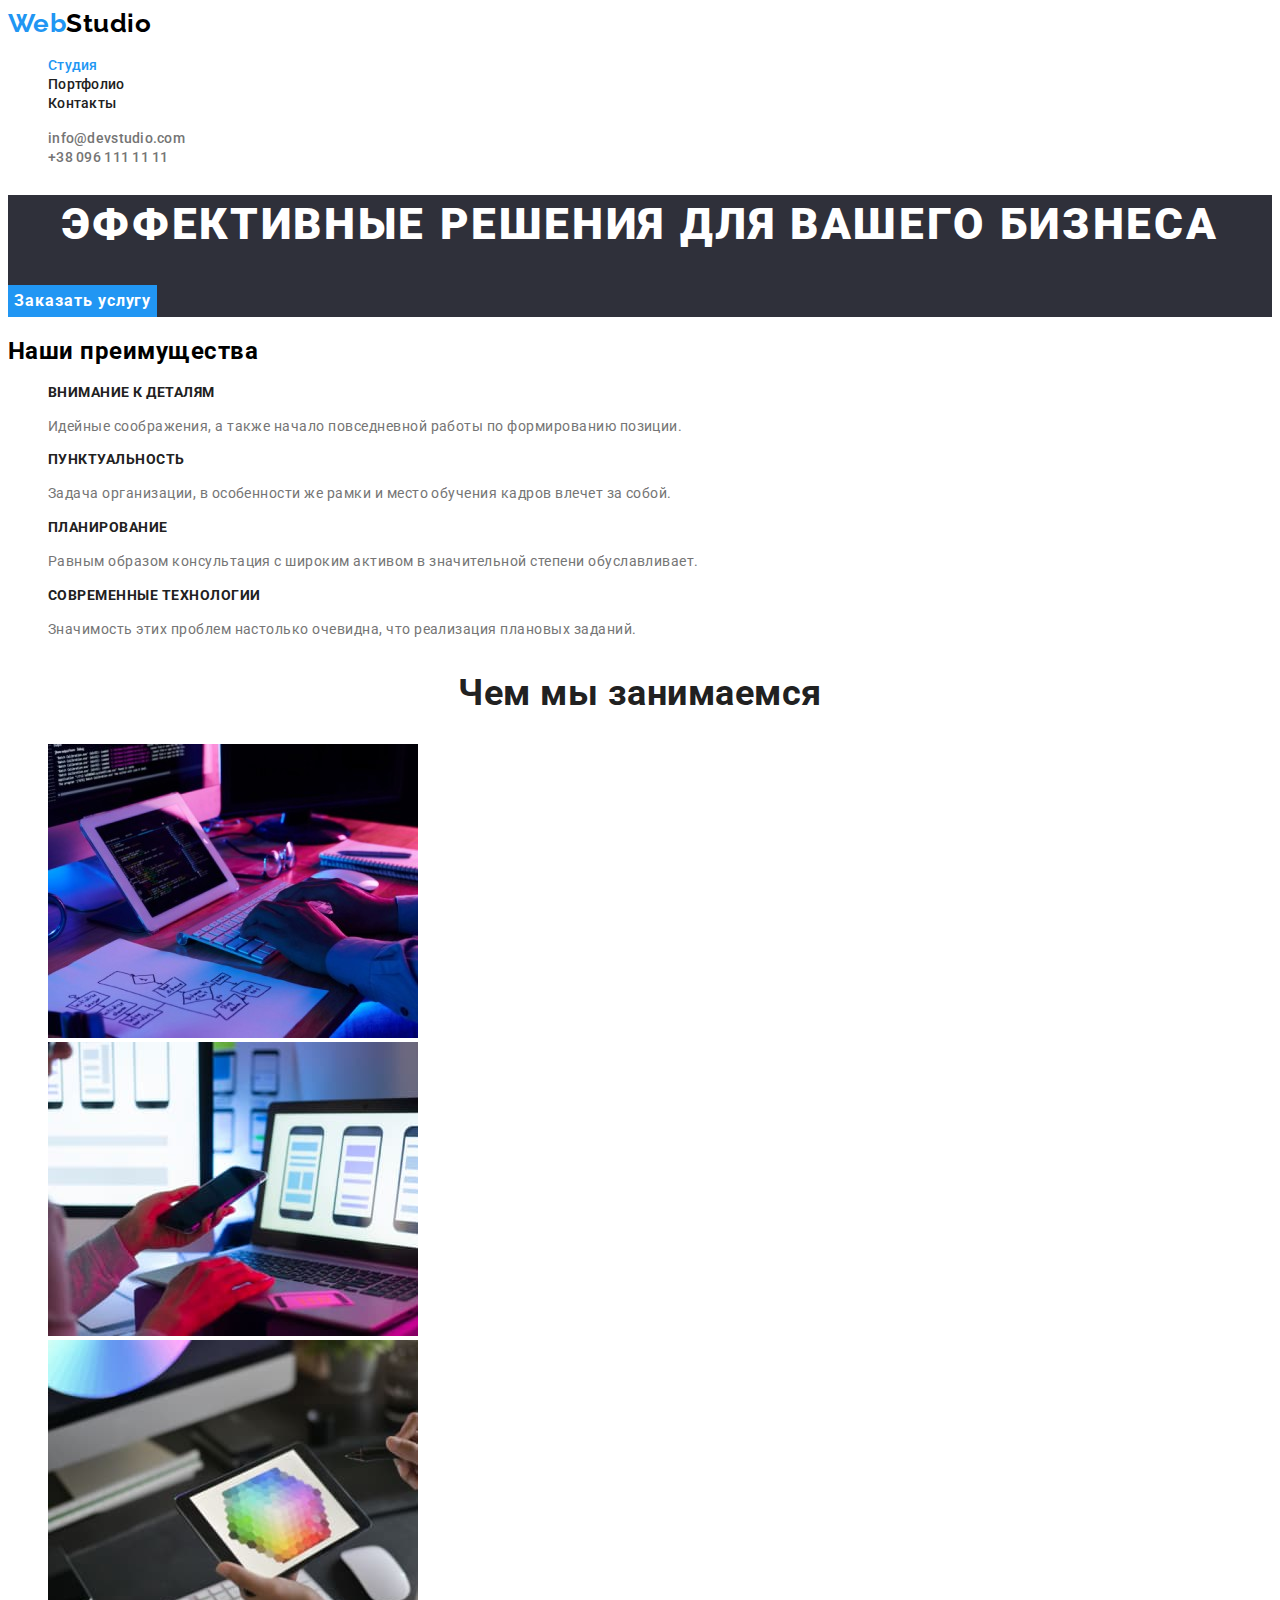
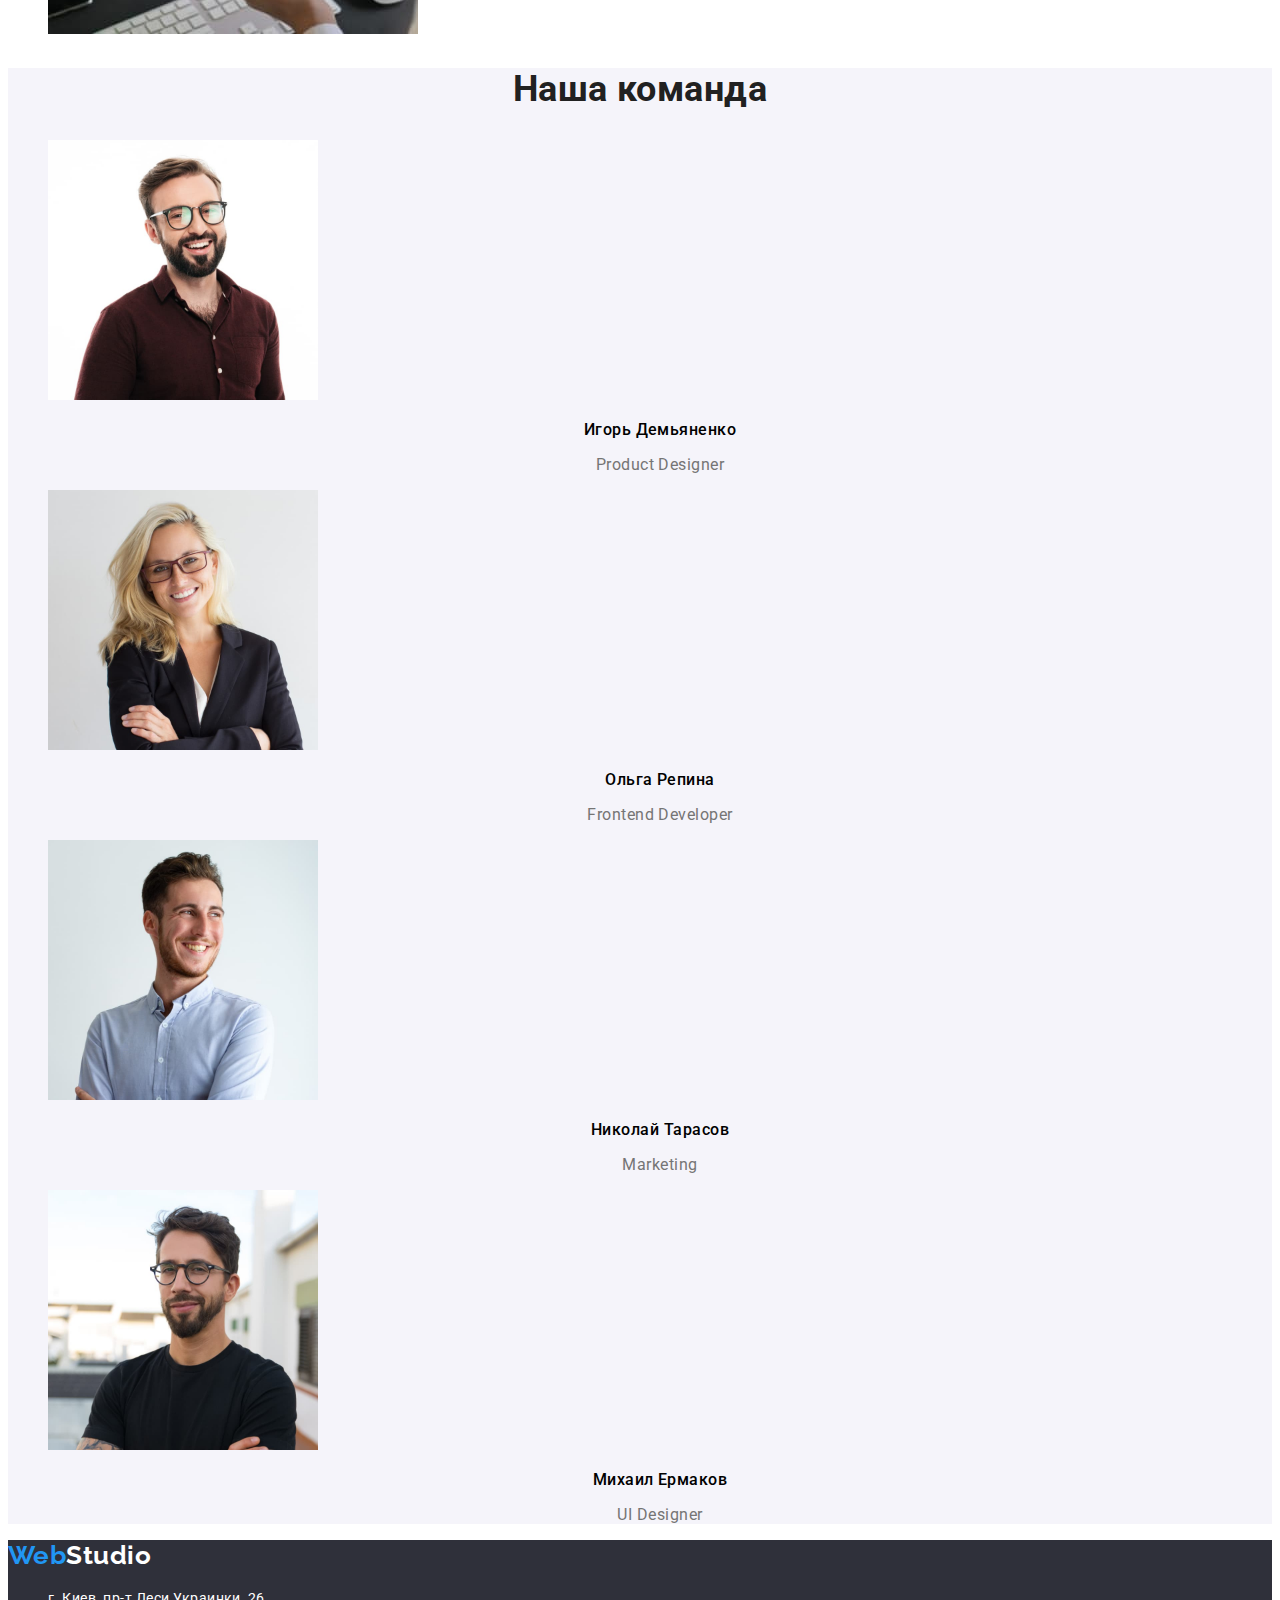
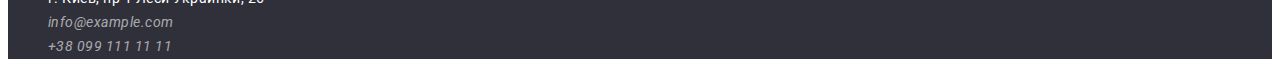
==== index.html @ 9261a801 "new repository hw 03" ====
<!DOCTYPE html>
<html lang="ru">
  <head>
    <meta charset="UTF-8" />
    <meta http-equiv="X-UA-Compatible" content="IE=edge" />
    <meta name="viewport" content="width=device-width, initial-scale=1.0" />
    <title>Document</title>
    <link
      href="https://fonts.googleapis.com/css2?family=Raleway:wght@700&family=Roboto:wght@400;500;700;900&display=swap"
      rel="stylesheet"
    />
    <link rel="stylesheet" href="./css/styles.css" />
  </head>
  <body class="body">
    <!-- хедер -->
    <header class="site-heder">
      <nav>
        <a href="./index.html" class="logo"
          ><span class="logo-web">Web</span><span class="logo-studio">Studio</span></a
        >
        <ul>
          <li><a class="link-nav current" href="">Студия</a></li>
          <li><a class="link-nav" href="./portfolio.html">Портфолио</a></li>
          <li><a class="link-nav" href="">Контакты</a></li>
        </ul>
      </nav>

      <ul>
        <li><a class="link-auth" href="mailto:info@devstudio.com">info@devstudio.com</a></li>
        <li><a class="link-auth" href="tel:+380961111111">+38 096 111 11 11</a></li>
      </ul>
    </header>
    <!-- Розділ мейн -->
    <main class="primary">
      <!-- Герой -->
      <section class="hyro">
        <h1 class="hyro-text">Эффективные решения для вашего бизнеса</h1>
        <button type="button" class="hyro-button">Заказать услугу</button>
      </section>
      <!-- Про роботу компанії -->
      <section class="company">
        <h2>Наши преимущества</h2>
        <ul>
          <li>
            <h3 class="title-section">внимание к деталям</h3>
            <p class="text-section">
              Идейные соображения, а также начало повседневной работы по формированию позиции.
            </p>
          </li>
          <li>
            <h3 class="title-section">пунктуальность</h3>
            <p class="text-section">
              Задача организации, в особенности же рамки и место обучения кадров влечет за собой.
            </p>
          </li>
          <li>
            <h3 class="title-section">планирование</h3>
            <p class="text-section">
              Равным образом консультация с широким активом в значительной степени обуславливает.
            </p>
          </li>
          <li>
            <h3 class="title-section">современные технологии</h3>
            <p class="text-section">
              Значимость этих проблем настолько очевидна, что реализация плановых заданий.
            </p>
          </li>
        </ul>
      </section>
      <!-- Наша работа -->
      <section>
        <h2 class="work">Чем мы занимаемся</h2>
        <ul>
          <li>
            <img
              src="./images/office.jpg"
              alt="The programer is working in the office"
              width="370"
            />
          </li>
          <li>
            <img src="./images/smartphones.jpg" alt="The designer with smartphone" width="370" />
          </li>
          <li>
            <img src="./images/colour.jpg" alt="The designer is selecting colors" width="370" />
          </li>
        </ul>
      </section>
      <!-- Про команду -->
      <section class="team">
        <h2 class="title-team">Наша команда</h2>
        <ul>
          <li>
            <img src="./images/igor.jpg" alt="Product Designer" width="270" />
            <h3 class="title-name">Игорь Демьяненко</h3>
            <p class="text-team">Product Designer</p>
          </li>
          <li>
            <img src="./images/olga.jpg" alt="Frontend Developer" width="270" />
            <h3 class="title-name">Ольга Репина</h3>
            <p class="text-team">Frontend Developer</p>
          </li>
          <li>
            <img src="./images/nikolay.jpg" alt="Marketing" width="270" />
            <h3 class="title-name">Николай Тарасов</h3>
            <p class="text-team">Marketing</p>
          </li>
          <li>
            <img src="./images/misha.jpg" alt="UI Designer" width="270" />
            <h3 class="title-name">Михаил Ермаков</h3>
            <p class="text-team">UI Designer</p>
          </li>
        </ul>
      </section>
    </main>
    <!-- Футер -->
    <footer class="site-footer">
      <a href="./index.html" class="logo"
        ><span class="logo-web">Web</span><span class="footer-studio">Studio</span></a
      >
      <address>
        <ul>
          <li>
            <a
              class="footer-address"
              href="https://goo.gl/maps/VeayQojqGneW1Sk49"
              target="_blank"
              rel="noreferrer noopener"
              >г. Киев, пр-т Леси Украинки, 26</a
            >
          </li>
          <li><a class="footer-data" href="mailto:info@example.com">info@example.com</a></li>
          <li><a class="footer-data" href="tel:+380991111111">+38 099 111 11 11</a></li>
        </ul>
      </address>
    </footer>
  </body>
</html>
---- css/styles.css ----
/* primary-text-color  #212121
secondary-text-color #757575
background-color #2196F3 #000000*/

:root {
    --primary-text-color: #212121;
    --secondary-text-color: #757575;
    --bg-hover-logo: #2196F3
}

/* BODY */
.body {
    --primary-text-color: #212121;
    font-family: Roboto, sans-serif;
    letter-spacing: 0.03em
}

a {text-decoration: none;}

ul {
    list-style: none;
}

/* HEDER */
.site-heder {
    background-color: #FFFFFF;
}
/* logo */
.logo-web {
    color: var(--bg-hover-logo);
}
.logo-studio {
    color: #000000;
}
.logo {
    font-family: 'Raleway';
        font-weight: 700;
        font-size: 26px;
        line-height: 1.19;

        text-decoration: none;
}

/* link-nav */
.link-nav {
    color: var(--primary-text-color);
  
        font-weight: 500;
        font-size: 14px;
        line-height: 1.14;
        letter-spacing: 0.02em;
        }
.link-nav.current {
    color: var(--bg-hover-logo);
}

.link-nav:hover,
.link-nav:focus {
    color: var(--bg-hover-logo);
}
/* link-auth */
.link-auth {
    color: var(--secondary-text-color);

        font-weight: 500;
        font-size: 14px;
        line-height: 1.14;
        letter-spacing: 0.02em;
}

.link-auth:hover,
.link-auth:focus {
    color: var(--bg-hover-logo);
}

/* HYRO */
.hyro {
    background-color: #2F303A;
}
.hyro-text {
    color: #FFFFFF;

        font-weight: 900;
        font-size: 44px;
        line-height: 1.36;
        text-align: center;
        letter-spacing: 0.06em;
        text-transform: uppercase;
}
.hyro-button {
    background-color: var(--bg-hover-logo);
    color: #FFFFFF;
    border: none;
    cursor: pointer;

        font-weight: 700;
        font-size: 16px;
        line-height: 1.88;
        letter-spacing: 0.06em;
        font-family: inherit;
  
}
/* about company */

.title-section {
    color: var(--primary-text-color);

        font-weight: 700;
        font-size: 14px;
        line-height: 1.14;
        text-transform: uppercase;
}
.text-section {
    color: var(--secondary-text-color);

        font-weight: 400;
        font-size: 14px;
        line-height: 1.71;
}
/* work */
.work {
    color: var(--primary-text-color);

        font-weight: 700;
        font-size: 36px;
        line-height: 1.17;
        text-align: center;
}
/* Team */
.team {
    background-color: #F5F4FA;

}
.title-team {
    color: var(--primary-text-color);

        font-weight: 700;
        font-size: 36px;
        line-height: 1.17;
        text-align: center;
}

.title-name {

        font-weight: 500;
        font-size: 16px;
        line-height: 1.19;
        text-align: center;
}
.text-team {
    color: var(--secondary-text-color);

            font-weight: 400;
            font-size: 16px;
            line-height: 1.19;
            text-align: center;
}
/* footer */
.site-footer {
    background-color: #2F303A;
}
.footer-studio {
    color: #FFFFFF;
}
.footer-address {
    color: #FFFFFF;


        font-weight: 400;
        font-size: 14px;
        line-height: 1.71;
        font-style: normal;
}
.footer-data {
    color: rgba(255, 255, 255, 0.6);

        font-weight: 400;
        font-size: 14px;
        line-height: 1.71;
}
.footer-data:hover,
.footer-data:focus {
    color: var(--bg-hover-logo);
}

/* second page */
/* section button */
.btn {background-color: rgba(245, 244, 250, 1);
color: var(--primary-text-color);
border: none;
cursor: pointer;

    font-weight: 500;
    font-size: 16px;
    line-height: 1.63;
    text-align: center;
    font-family: inherit;

}

.btn:hover,
.btn:focus {
    background-color: var(--bg-hover-logo);
    color: rgba(255, 255, 255, 1);
}


/* section portfolio */
.title-portfolio {
    color: var(--primary-text-color);


        font-weight: 700;
        font-size: 18px;
        line-height: 2;
        letter-spacing: 0.06em;
}
.page-portfolio {
    color: var(--secondary-text-color);

        font-weight: 400;
        font-size: 16px;
        line-height: 1.88;

}
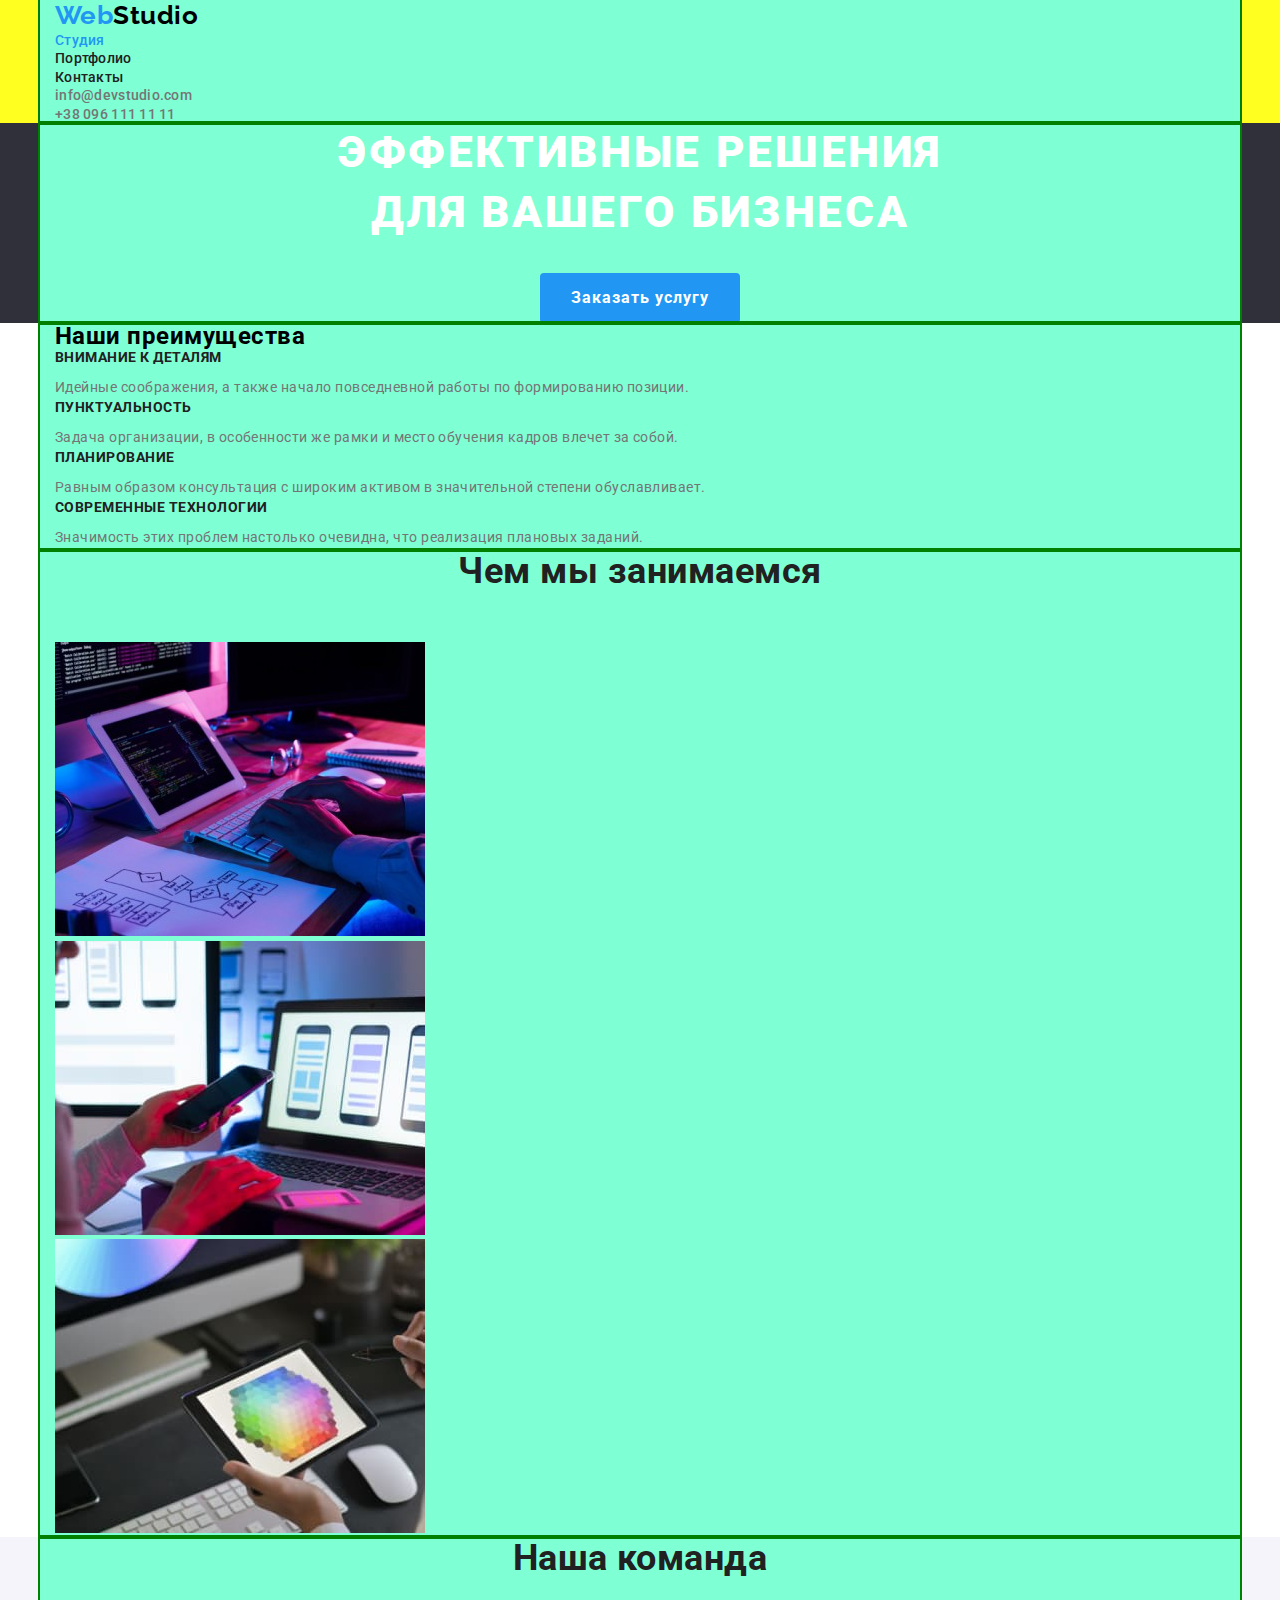
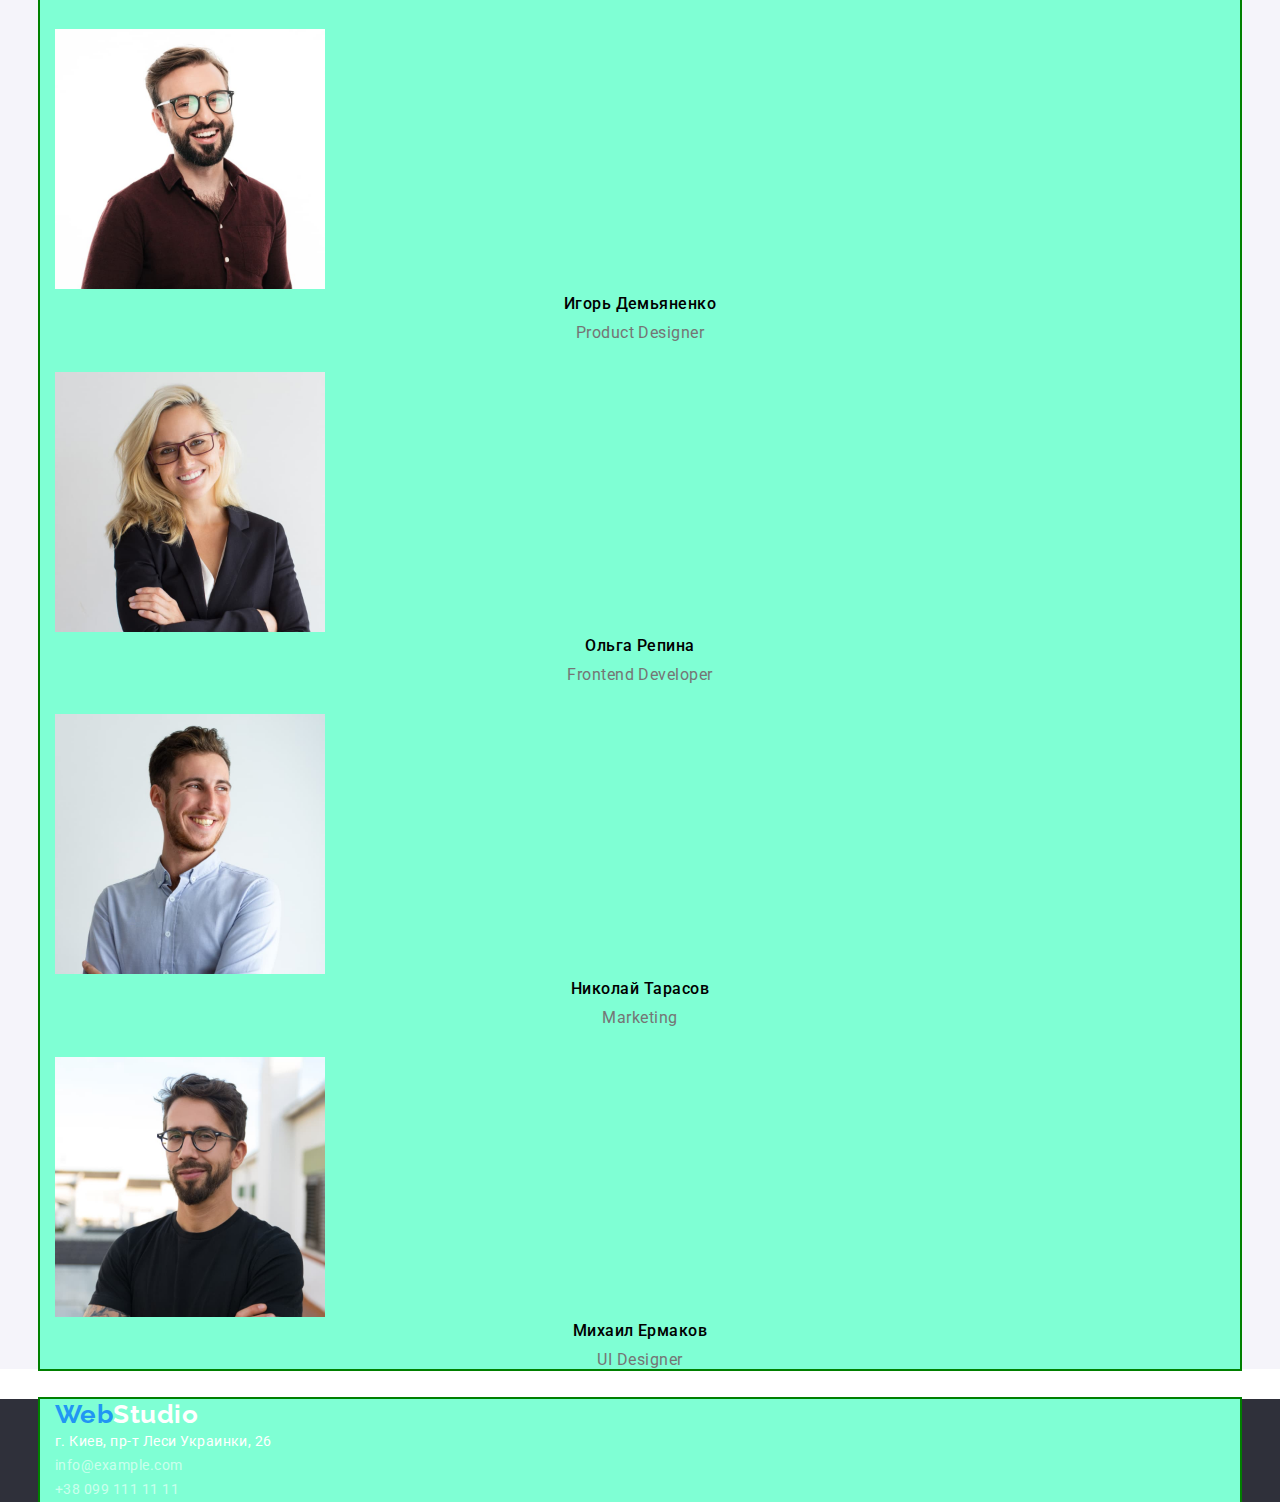
==== commit 5e961cd5: "first part" ====
--- a/index.html
+++ b/index.html
@@ -9,130 +9,147 @@
       href="https://fonts.googleapis.com/css2?family=Raleway:wght@700&family=Roboto:wght@400;500;700;900&display=swap"
       rel="stylesheet"
     />
+    <link
+      rel="stylesheet"
+      href="https://cdnjs.cloudflare.com/ajax/libs/modern-normalize/1.1.0/modern-normalize.min.css"
+    />
     <link rel="stylesheet" href="./css/styles.css" />
   </head>
   <body class="body">
     <!-- хедер -->
+
     <header class="site-heder">
-      <nav>
-        <a href="./index.html" class="logo"
-          ><span class="logo-web">Web</span><span class="logo-studio">Studio</span></a
-        >
+      <div class="container">
+        <nav>
+          <a href="./index.html" class="logo"
+            ><span class="logo-web">Web</span><span class="logo-studio">Studio</span></a
+          >
+          <ul>
+            <li><a class="link-nav current" href="">Студия</a></li>
+            <li><a class="link-nav" href="./portfolio.html">Портфолио</a></li>
+            <li><a class="link-nav" href="">Контакты</a></li>
+          </ul>
+        </nav>
+
         <ul>
-          <li><a class="link-nav current" href="">Студия</a></li>
-          <li><a class="link-nav" href="./portfolio.html">Портфолио</a></li>
-          <li><a class="link-nav" href="">Контакты</a></li>
+          <li><a class="link-auth" href="mailto:info@devstudio.com">info@devstudio.com</a></li>
+          <li><a class="link-auth" href="tel:+380961111111">+38 096 111 11 11</a></li>
         </ul>
-      </nav>
-
-      <ul>
-        <li><a class="link-auth" href="mailto:info@devstudio.com">info@devstudio.com</a></li>
-        <li><a class="link-auth" href="tel:+380961111111">+38 096 111 11 11</a></li>
-      </ul>
+      </div>
     </header>
     <!-- Розділ мейн -->
     <main class="primary">
       <!-- Герой -->
       <section class="hyro">
-        <h1 class="hyro-text">Эффективные решения для вашего бизнеса</h1>
-        <button type="button" class="hyro-button">Заказать услугу</button>
+        <div class="container">
+          <h1 class="hyro-text">Эффективные решения для вашего бизнеса</h1>
+          <button type="button" class="hyro-button">Заказать услугу</button>
+        </div>
       </section>
       <!-- Про роботу компанії -->
       <section class="company">
-        <h2>Наши преимущества</h2>
-        <ul>
-          <li>
-            <h3 class="title-section">внимание к деталям</h3>
-            <p class="text-section">
-              Идейные соображения, а также начало повседневной работы по формированию позиции.
-            </p>
-          </li>
-          <li>
-            <h3 class="title-section">пунктуальность</h3>
-            <p class="text-section">
-              Задача организации, в особенности же рамки и место обучения кадров влечет за собой.
-            </p>
-          </li>
-          <li>
-            <h3 class="title-section">планирование</h3>
-            <p class="text-section">
-              Равным образом консультация с широким активом в значительной степени обуславливает.
-            </p>
-          </li>
-          <li>
-            <h3 class="title-section">современные технологии</h3>
-            <p class="text-section">
-              Значимость этих проблем настолько очевидна, что реализация плановых заданий.
-            </p>
-          </li>
-        </ul>
+        <div class="container">
+          <h2>Наши преимущества</h2>
+          <ul>
+            <li>
+              <h3 class="title-section">внимание к деталям</h3>
+              <p class="text-section">
+                Идейные соображения, а также начало повседневной работы по формированию позиции.
+              </p>
+            </li>
+            <li>
+              <h3 class="title-section">пунктуальность</h3>
+              <p class="text-section">
+                Задача организации, в особенности же рамки и место обучения кадров влечет за собой.
+              </p>
+            </li>
+            <li>
+              <h3 class="title-section">планирование</h3>
+              <p class="text-section">
+                Равным образом консультация с широким активом в значительной степени обуславливает.
+              </p>
+            </li>
+            <li>
+              <h3 class="title-section">современные технологии</h3>
+              <p class="text-section">
+                Значимость этих проблем настолько очевидна, что реализация плановых заданий.
+              </p>
+            </li>
+          </ul>
+        </div>
       </section>
       <!-- Наша работа -->
       <section>
-        <h2 class="work">Чем мы занимаемся</h2>
-        <ul>
-          <li>
-            <img
-              src="./images/office.jpg"
-              alt="The programer is working in the office"
-              width="370"
-            />
-          </li>
-          <li>
-            <img src="./images/smartphones.jpg" alt="The designer with smartphone" width="370" />
-          </li>
-          <li>
-            <img src="./images/colour.jpg" alt="The designer is selecting colors" width="370" />
-          </li>
-        </ul>
+        <div class="container">
+          <h2 class="work">Чем мы занимаемся</h2>
+          <ul>
+            <li>
+              <img
+                src="./images/office.jpg"
+                alt="The programer is working in the office"
+                width="370"
+              />
+            </li>
+            <li>
+              <img src="./images/smartphones.jpg" alt="The designer with smartphone" width="370" />
+            </li>
+            <li>
+              <img src="./images/colour.jpg" alt="The designer is selecting colors" width="370" />
+            </li>
+          </ul>
+        </div>
       </section>
       <!-- Про команду -->
       <section class="team">
-        <h2 class="title-team">Наша команда</h2>
-        <ul>
-          <li>
-            <img src="./images/igor.jpg" alt="Product Designer" width="270" />
-            <h3 class="title-name">Игорь Демьяненко</h3>
-            <p class="text-team">Product Designer</p>
-          </li>
-          <li>
-            <img src="./images/olga.jpg" alt="Frontend Developer" width="270" />
-            <h3 class="title-name">Ольга Репина</h3>
-            <p class="text-team">Frontend Developer</p>
-          </li>
-          <li>
-            <img src="./images/nikolay.jpg" alt="Marketing" width="270" />
-            <h3 class="title-name">Николай Тарасов</h3>
-            <p class="text-team">Marketing</p>
-          </li>
-          <li>
-            <img src="./images/misha.jpg" alt="UI Designer" width="270" />
-            <h3 class="title-name">Михаил Ермаков</h3>
-            <p class="text-team">UI Designer</p>
-          </li>
-        </ul>
+        <div class="container">
+          <h2 class="title-team">Наша команда</h2>
+          <ul>
+            <li>
+              <img src="./images/igor.jpg" alt="Product Designer" width="270" />
+              <h3 class="title-name">Игорь Демьяненко</h3>
+              <p class="text-team">Product Designer</p>
+            </li>
+            <li>
+              <img src="./images/olga.jpg" alt="Frontend Developer" width="270" />
+              <h3 class="title-name">Ольга Репина</h3>
+              <p class="text-team">Frontend Developer</p>
+            </li>
+            <li>
+              <img src="./images/nikolay.jpg" alt="Marketing" width="270" />
+              <h3 class="title-name">Николай Тарасов</h3>
+              <p class="text-team">Marketing</p>
+            </li>
+            <li>
+              <img src="./images/misha.jpg" alt="UI Designer" width="270" />
+              <h3 class="title-name">Михаил Ермаков</h3>
+              <p class="text-team">UI Designer</p>
+            </li>
+          </ul>
+        </div>
       </section>
     </main>
     <!-- Футер -->
     <footer class="site-footer">
-      <a href="./index.html" class="logo"
-        ><span class="logo-web">Web</span><span class="footer-studio">Studio</span></a
-      >
-      <address>
-        <ul>
-          <li>
-            <a
-              class="footer-address"
-              href="https://goo.gl/maps/VeayQojqGneW1Sk49"
-              target="_blank"
-              rel="noreferrer noopener"
-              >г. Киев, пр-т Леси Украинки, 26</a
-            >
-          </li>
-          <li><a class="footer-data" href="mailto:info@example.com">info@example.com</a></li>
-          <li><a class="footer-data" href="tel:+380991111111">+38 099 111 11 11</a></li>
-        </ul>
-      </address>
+      <div class="container">
+        <a href="./index.html" class="logo"
+          ><span class="logo-web">Web</span><span class="footer-studio">Studio</span></a
+        >
+        <address>
+          <ul>
+            <li>
+              <a
+                class="footer-address"
+                href="https://goo.gl/maps/VeayQojqGneW1Sk49"
+                target="_blank"
+                rel="noreferrer noopener"
+                >г. Киев, пр-т Леси Украинки, 26</a
+              >
+            </li>
+            <li><a class="footer-data" href="mailto:info@example.com">info@example.com</a></li>
+            <li><a class="footer-data" href="tel:+380991111111">+38 099 111 11 11</a></li>
+          </ul>
+        </address>
+      </div>
     </footer>
   </body>
 </html>
--- a/css/styles.css
+++ b/css/styles.css
@@ -1,6 +1,8 @@
 /* primary-text-color  #212121
 secondary-text-color #757575
 background-color #2196F3 #000000*/
+
+/* outline: 2px solid green */
 
 :root {
     --primary-text-color: #212121;
@@ -21,9 +23,25 @@
     list-style: none;
 }
 
+h1,h2,h3,p,ul {
+    margin: 0;
+    padding: 0;
+}
+.container {
+   
+    width: 1200px;
+    margin-right: auto;
+    margin-left: auto;
+    padding-right: 15px;
+    padding-left: 15px;
+
+    background-color: aquamarine;
+    outline: 2px solid green;
+}
+
 /* HEDER */
 .site-heder {
-    background-color: #FFFFFF;
+    background-color: #ffff20;
 }
 /* logo */
 .logo-web {
@@ -76,6 +94,7 @@
 /* HYRO */
 .hyro {
     background-color: #2F303A;
+    text-align: center;
 }
 .hyro-text {
     color: #FFFFFF;
@@ -83,9 +102,16 @@
         font-weight: 900;
         font-size: 44px;
         line-height: 1.36;
-        text-align: center;
+       
         letter-spacing: 0.06em;
         text-transform: uppercase;
+
+        
+        width: 696px;
+        height: 120px;
+        margin-right: auto;
+        margin-left: auto;
+        margin-bottom: 30px;
 }
 .hyro-button {
     background-color: var(--bg-hover-logo);
@@ -98,6 +124,10 @@
         line-height: 1.88;
         letter-spacing: 0.06em;
         font-family: inherit;
+
+    width: 200px;
+    height: 50px;
+    border-radius: 4px;
   
 }
 /* about company */
@@ -109,6 +139,8 @@
         font-size: 14px;
         line-height: 1.14;
         text-transform: uppercase;
+
+        margin-bottom: 10px;
 }
 .text-section {
     color: var(--secondary-text-color);
@@ -125,8 +157,10 @@
         font-size: 36px;
         line-height: 1.17;
         text-align: center;
-}
-/* Team */
+
+        margin-bottom: 50px;
+}
+/* TEAM */
 .team {
     background-color: #F5F4FA;
 
@@ -138,6 +172,8 @@
         font-size: 36px;
         line-height: 1.17;
         text-align: center;
+
+        margin-bottom: 50px;
 }
 
 .title-name {
@@ -146,6 +182,8 @@
         font-size: 16px;
         line-height: 1.19;
         text-align: center;
+
+        margin-bottom: 10px;
 }
 .text-team {
     color: var(--secondary-text-color);
@@ -154,6 +192,8 @@
             font-size: 16px;
             line-height: 1.19;
             text-align: center;
+
+            margin-bottom: 30px;
 }
 /* footer */
 .site-footer {
@@ -170,6 +210,7 @@
         font-size: 14px;
         line-height: 1.71;
         font-style: normal;
+
 }
 .footer-data {
     color: rgba(255, 255, 255, 0.6);
@@ -177,6 +218,8 @@
         font-weight: 400;
         font-size: 14px;
         line-height: 1.71;
+        font-style: normal;
+
 }
 .footer-data:hover,
 .footer-data:focus {
@@ -196,6 +239,8 @@
     text-align: center;
     font-family: inherit;
 
+    border-radius: 4px;
+
 }
 
 .btn:hover,
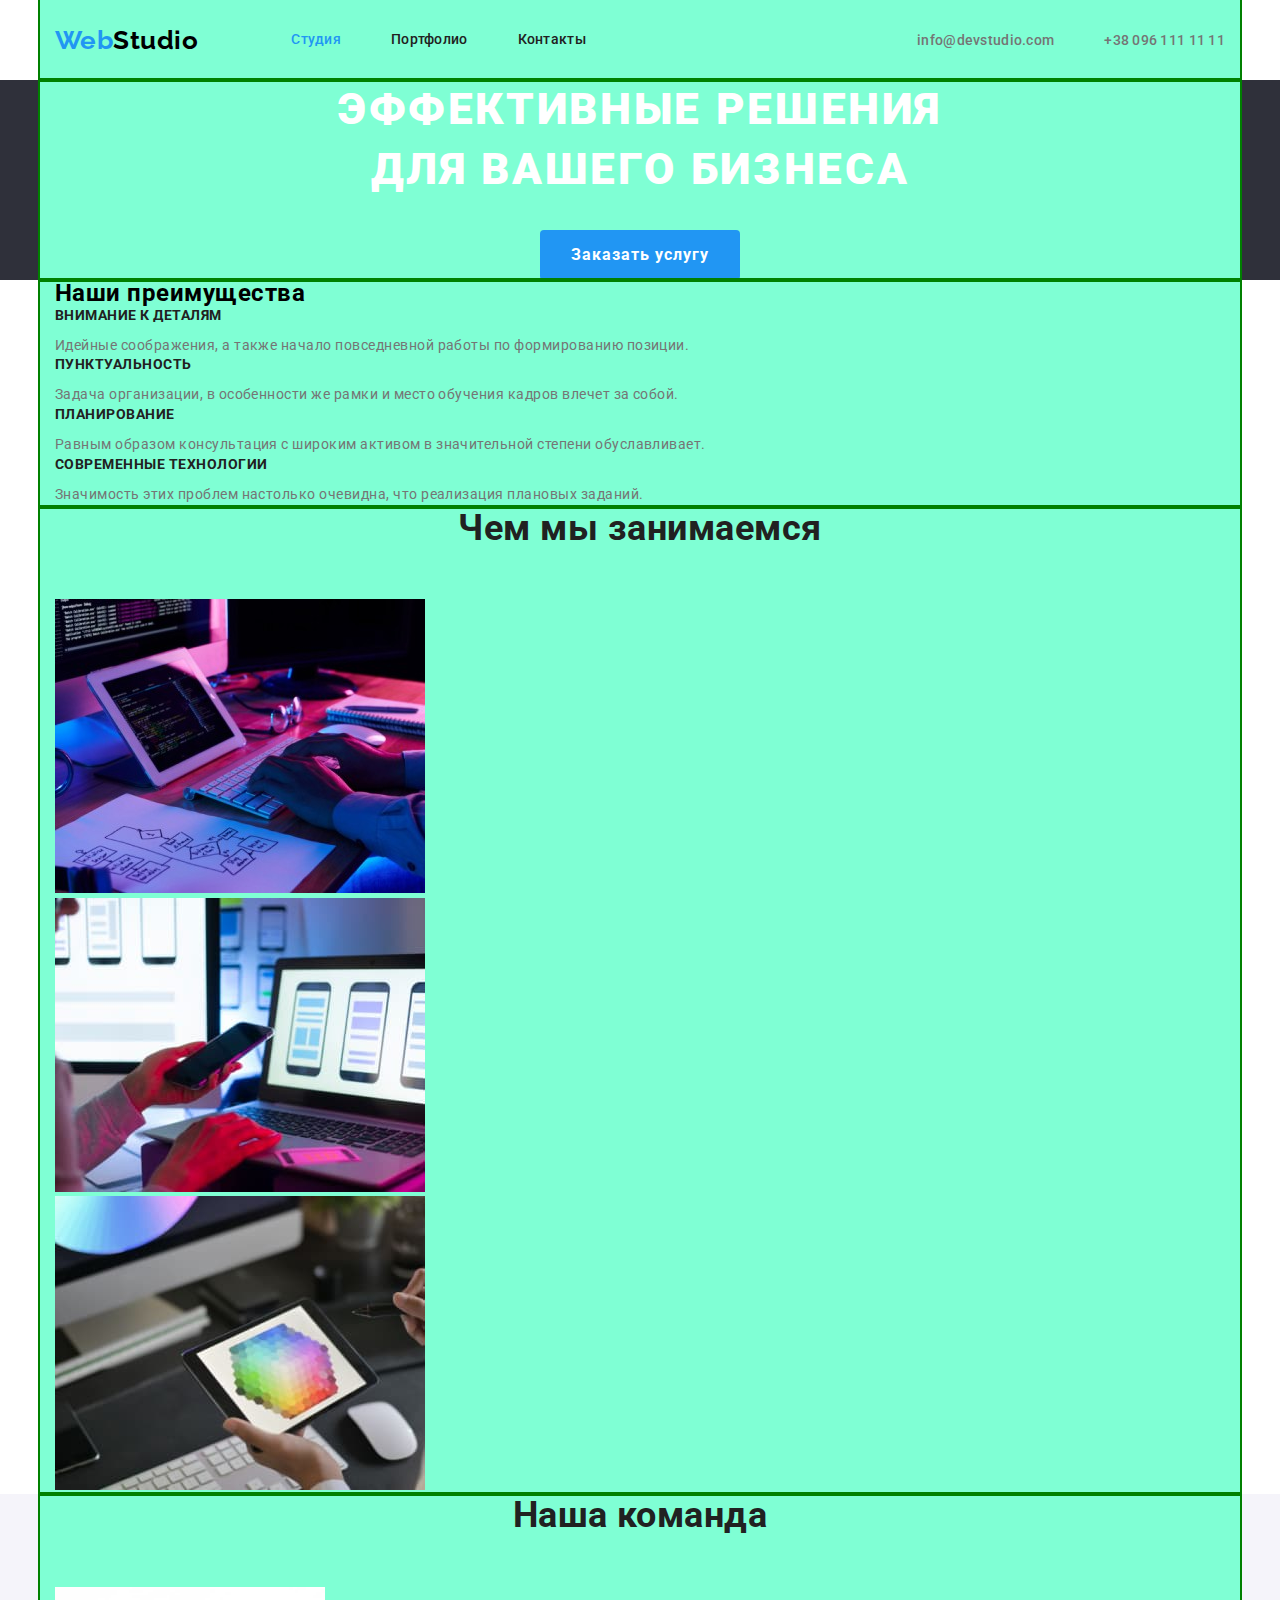
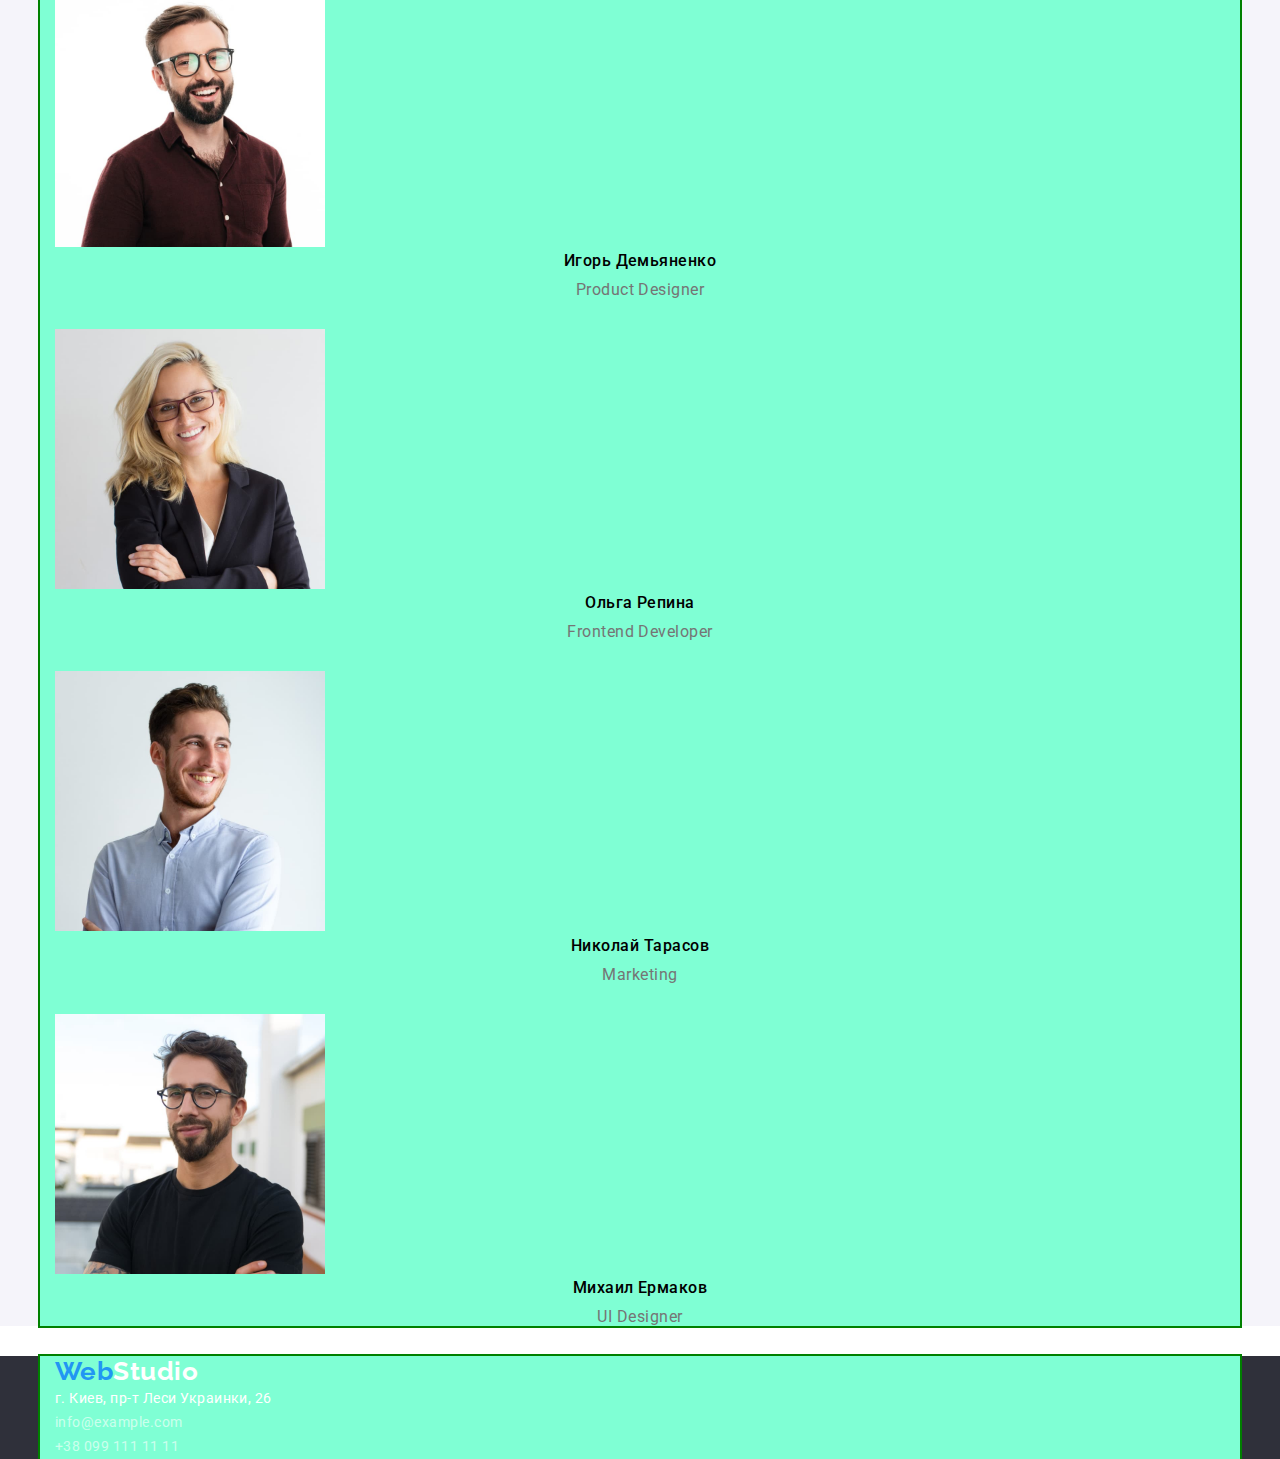
==== commit bb100ed9: "flex heder" ====
--- a/index.html
+++ b/index.html
@@ -19,21 +19,23 @@
     <!-- хедер -->
 
     <header class="site-heder">
-      <div class="container">
-        <nav>
+      <div class="container main-heder">
+        <nav class="nav-title">
           <a href="./index.html" class="logo"
             ><span class="logo-web">Web</span><span class="logo-studio">Studio</span></a
           >
-          <ul>
-            <li><a class="link-nav current" href="">Студия</a></li>
-            <li><a class="link-nav" href="./portfolio.html">Портфолио</a></li>
-            <li><a class="link-nav" href="">Контакты</a></li>
+          <ul class="nav">
+            <li class="item"><a class="link-nav current" href="">Студия</a></li>
+            <li class="item"><a class="link-nav" href="./portfolio.html">Портфолио</a></li>
+            <li class="item"><a class="link-nav" href="">Контакты</a></li>
           </ul>
         </nav>
 
-        <ul>
-          <li><a class="link-auth" href="mailto:info@devstudio.com">info@devstudio.com</a></li>
-          <li><a class="link-auth" href="tel:+380961111111">+38 096 111 11 11</a></li>
+        <ul class="auth">
+          <li class="item">
+            <a class="link-auth" href="mailto:info@devstudio.com">info@devstudio.com</a>
+          </li>
+          <li class="item"><a class="link-auth" href="tel:+380961111111">+38 096 111 11 11</a></li>
         </ul>
       </div>
     </header>
--- a/css/styles.css
+++ b/css/styles.css
@@ -40,9 +40,15 @@
 }
 
 /* HEDER */
-.site-heder {
-    background-color: #ffff20;
-}
+
+
+/* Main-heder */
+.main-heder,
+.nav-title {
+    display: flex;
+    align-items: center;
+}
+
 /* logo */
 .logo-web {
     color: var(--bg-hover-logo);
@@ -51,6 +57,8 @@
     color: #000000;
 }
 .logo {
+    margin-right: 93px;
+
     font-family: 'Raleway';
         font-weight: 700;
         font-size: 26px;
@@ -60,8 +68,21 @@
 }
 
 /* link-nav */
+.nav {
+    display: flex;
+}
+
+
+.nav .item:not(:last-child) {
+    margin-right: 50px;
+}
+
 .link-nav {
-    color: var(--primary-text-color);
+    display: block;
+    padding-top: 32px;
+    padding-bottom: 32px;
+
+        color: var(--primary-text-color);
   
         font-weight: 500;
         font-size: 14px;
@@ -76,8 +97,21 @@
 .link-nav:focus {
     color: var(--bg-hover-logo);
 }
+
 /* link-auth */
+
+.auth {
+    display: flex;
+    margin-left: auto;
+}
+
+.auth .item + .item {
+    margin-left: 50px;
+}
+
 .link-auth {
+
+
     color: var(--secondary-text-color);
 
         font-weight: 500;
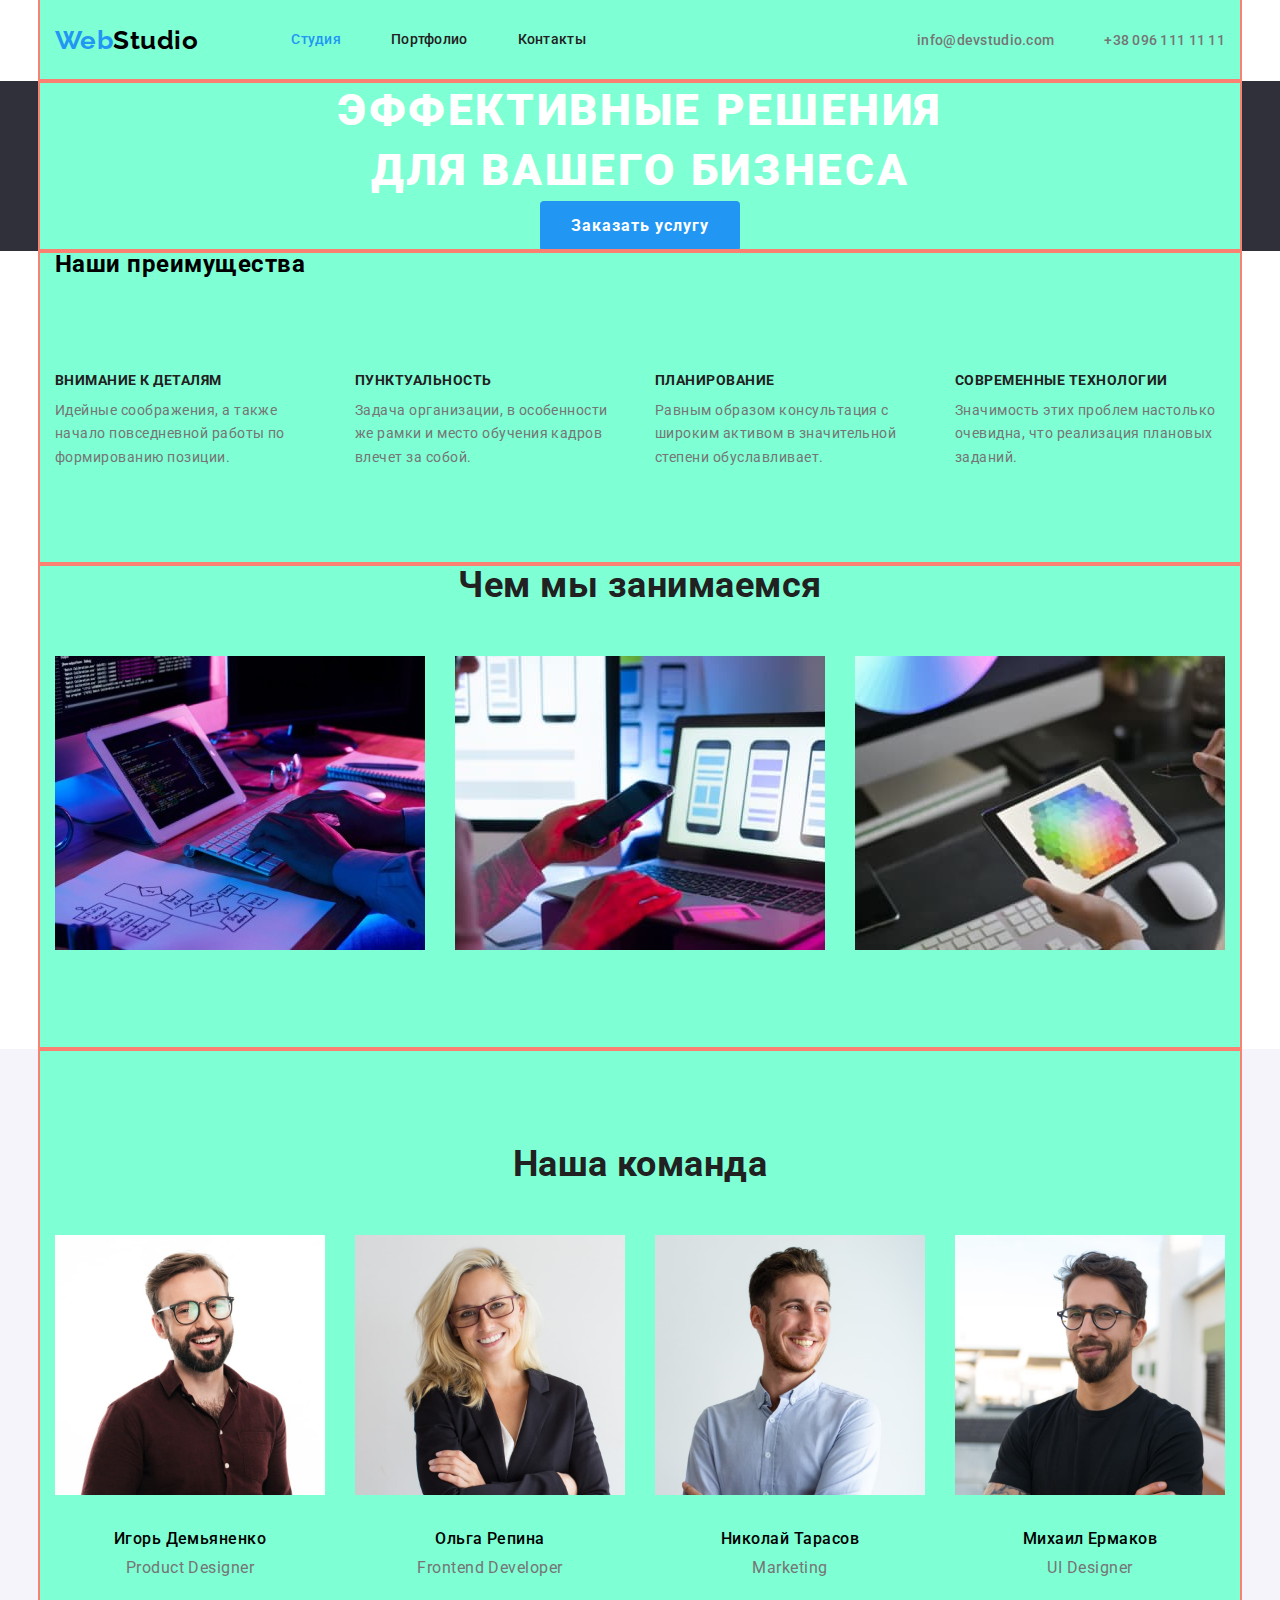
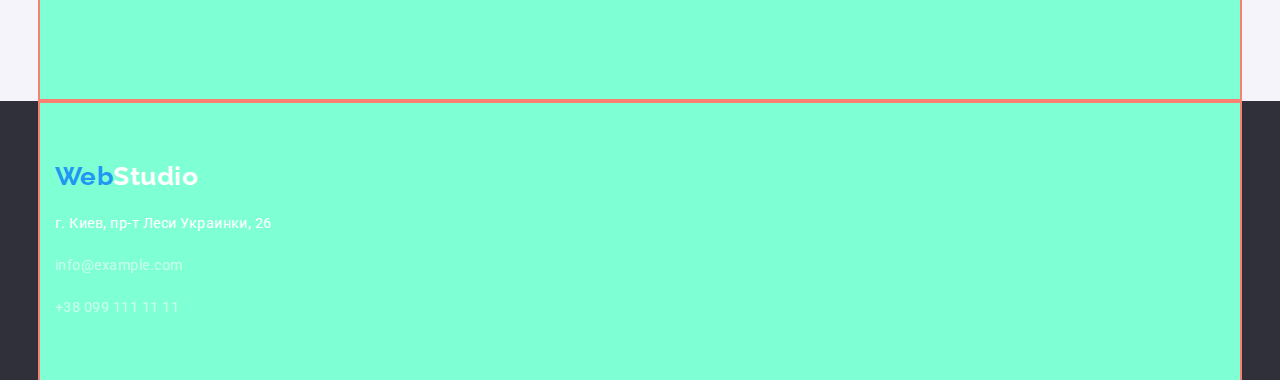
==== commit a8b0182b: "flex first page + footer+ heder" ====
--- a/index.html
+++ b/index.html
@@ -52,26 +52,26 @@
       <section class="company">
         <div class="container">
           <h2>Наши преимущества</h2>
-          <ul>
-            <li>
+          <ul class="benefits">
+            <li class="benefit-item">
               <h3 class="title-section">внимание к деталям</h3>
               <p class="text-section">
                 Идейные соображения, а также начало повседневной работы по формированию позиции.
               </p>
             </li>
-            <li>
+            <li class="benefit-item">
               <h3 class="title-section">пунктуальность</h3>
               <p class="text-section">
                 Задача организации, в особенности же рамки и место обучения кадров влечет за собой.
               </p>
             </li>
-            <li>
+            <li class="benefit-item">
               <h3 class="title-section">планирование</h3>
               <p class="text-section">
                 Равным образом консультация с широким активом в значительной степени обуславливает.
               </p>
             </li>
-            <li>
+            <li class="benefit-item">
               <h3 class="title-section">современные технологии</h3>
               <p class="text-section">
                 Значимость этих проблем настолько очевидна, что реализация плановых заданий.
@@ -84,18 +84,18 @@
       <section>
         <div class="container">
           <h2 class="work">Чем мы занимаемся</h2>
-          <ul>
-            <li>
+          <ul class="work-item">
+            <li class="work-image">
               <img
                 src="./images/office.jpg"
                 alt="The programer is working in the office"
                 width="370"
               />
             </li>
-            <li>
+            <li class="work-image">
               <img src="./images/smartphones.jpg" alt="The designer with smartphone" width="370" />
             </li>
-            <li>
+            <li class="work-image">
               <img src="./images/colour.jpg" alt="The designer is selecting colors" width="370" />
             </li>
           </ul>
@@ -105,23 +105,23 @@
       <section class="team">
         <div class="container">
           <h2 class="title-team">Наша команда</h2>
-          <ul>
-            <li>
+          <ul class="team-item">
+            <li class="team-image">
               <img src="./images/igor.jpg" alt="Product Designer" width="270" />
               <h3 class="title-name">Игорь Демьяненко</h3>
               <p class="text-team">Product Designer</p>
             </li>
-            <li>
+            <li class="team-image">
               <img src="./images/olga.jpg" alt="Frontend Developer" width="270" />
               <h3 class="title-name">Ольга Репина</h3>
               <p class="text-team">Frontend Developer</p>
             </li>
-            <li>
+            <li class="team-image">
               <img src="./images/nikolay.jpg" alt="Marketing" width="270" />
               <h3 class="title-name">Николай Тарасов</h3>
               <p class="text-team">Marketing</p>
             </li>
-            <li>
+            <li class="team-image">
               <img src="./images/misha.jpg" alt="UI Designer" width="270" />
               <h3 class="title-name">Михаил Ермаков</h3>
               <p class="text-team">UI Designer</p>
@@ -132,13 +132,13 @@
     </main>
     <!-- Футер -->
     <footer class="site-footer">
-      <div class="container">
-        <a href="./index.html" class="logo"
+      <div class="container footer-flex">
+        <a href="./index.html" class="logo link-flex"
           ><span class="logo-web">Web</span><span class="footer-studio">Studio</span></a
         >
-        <address>
-          <ul>
-            <li>
+        <address class="address">
+          <ul class="flex-address">
+            <li class="link-address">
               <a
                 class="footer-address"
                 href="https://goo.gl/maps/VeayQojqGneW1Sk49"
@@ -147,8 +147,12 @@
                 >г. Киев, пр-т Леси Украинки, 26</a
               >
             </li>
-            <li><a class="footer-data" href="mailto:info@example.com">info@example.com</a></li>
-            <li><a class="footer-data" href="tel:+380991111111">+38 099 111 11 11</a></li>
+            <li class="link-address">
+              <a class="footer-data" href="mailto:info@example.com">info@example.com</a>
+            </li>
+            <li class="link-address">
+              <a class="footer-data" href="tel:+380991111111">+38 099 111 11 11</a>
+            </li>
           </ul>
         </address>
       </div>
--- a/css/styles.css
+++ b/css/styles.css
@@ -2,7 +2,6 @@
 secondary-text-color #757575
 background-color #2196F3 #000000*/
 
-/* outline: 2px solid green */
 
 :root {
     --primary-text-color: #212121;
@@ -23,10 +22,10 @@
     list-style: none;
 }
 
-h1,h2,h3,p,ul {
+h1,h2,h3,p,ul { 
     margin: 0;
     padding: 0;
-}
+} 
 .container {
    
     width: 1200px;
@@ -36,13 +35,16 @@
     padding-left: 15px;
 
     background-color: aquamarine;
-    outline: 2px solid green;
+    outline: 2px solid salmon;
 }
 
 /* HEDER */
 
 
 /* Main-heder */
+.container.main-heder {
+    border-bottom: 1px solid #ECECEC;
+}
 .main-heder,
 .nav-title {
     display: flex;
@@ -130,6 +132,7 @@
     background-color: #2F303A;
     text-align: center;
 }
+
 .hyro-text {
     color: #FFFFFF;
 
@@ -140,12 +143,11 @@
         letter-spacing: 0.06em;
         text-transform: uppercase;
 
-        
         width: 696px;
         height: 120px;
         margin-right: auto;
         margin-left: auto;
-        margin-bottom: 30px;
+
 }
 .hyro-button {
     background-color: var(--bg-hover-logo);
@@ -162,11 +164,27 @@
     width: 200px;
     height: 50px;
     border-radius: 4px;
+
   
 }
 /* about company */
 
+.benefits {
+    display: flex;
+    padding-top: 94px;
+    padding-bottom: 94px;
+    width: calc((100%-90px) / 4);
+
+}
+.benefit-item { 
+    margin-right: 30px;
+}
+.benefit-item:last-child {
+    margin-right: 0px;
+}
+
 .title-section {
+
     color: var(--primary-text-color);
 
         font-weight: 700;
@@ -177,13 +195,29 @@
         margin-bottom: 10px;
 }
 .text-section {
+
+
     color: var(--secondary-text-color);
-
+        width: 270px;
         font-weight: 400;
         font-size: 14px;
         line-height: 1.71;
 }
 /* work */
+
+.work-item {
+    display: flex;
+    padding-bottom: 94px;
+    
+}
+.work-image {
+    margin-right: 30px;
+}
+
+.work-image:last-child {
+    margin-right: 0px;
+}
+
 .work {
     color: var(--primary-text-color);
 
@@ -200,6 +234,9 @@
 
 }
 .title-team {
+
+        padding-top: 94px;
+
     color: var(--primary-text-color);
 
         font-weight: 700;
@@ -208,6 +245,21 @@
         text-align: center;
 
         margin-bottom: 50px;
+}
+
+.team-item {
+    display: flex;
+
+}
+
+.team-image {
+
+        padding-bottom: 94px;
+        width: calc((100%-90px) / 4);
+        margin-right: 30px;
+}
+.team-image:last-child {
+    margin-right: 0;
 }
 
 .title-name {
@@ -216,7 +268,7 @@
         font-size: 16px;
         line-height: 1.19;
         text-align: center;
-
+        margin-top: 30px;
         margin-bottom: 10px;
 }
 .text-team {
@@ -230,13 +282,40 @@
             margin-bottom: 30px;
 }
 /* footer */
+
+.footer-flex {
+
+display: flex;
+padding-top: 60px;
+      margin-right: auto;
+      flex-direction: column;
+}
+.link-flex {
+    display: flex;
+    margin-right: auto;
+    margin-bottom: 20px;
+}
+
 .site-footer {
     background-color: #2F303A;
 }
 .footer-studio {
     color: #FFFFFF;
 }
+
+.address {
+    font-family: Roboto, sans-serif;
+}
+.flex-address {
+    display: flex;
+    flex-direction: column;
+    margin-right: auto;
+    padding-bottom: 60px;
+}
+
 .footer-address {
+
+        display: block;        
     color: #FFFFFF;
 
 
@@ -246,15 +325,24 @@
         font-style: normal;
 
 }
+
+.link-address:not(:last-child) {
+    margin-bottom: 9px;
+}
+
 .footer-data {
+
+        display: block;
+        margin-top: 9px;
     color: rgba(255, 255, 255, 0.6);
 
         font-weight: 400;
         font-size: 14px;
         line-height: 1.71;
         font-style: normal;
-
-}
+}
+
+
 .footer-data:hover,
 .footer-data:focus {
     color: var(--bg-hover-logo);
@@ -301,4 +389,4 @@
         font-size: 16px;
         line-height: 1.88;
 
-}+}
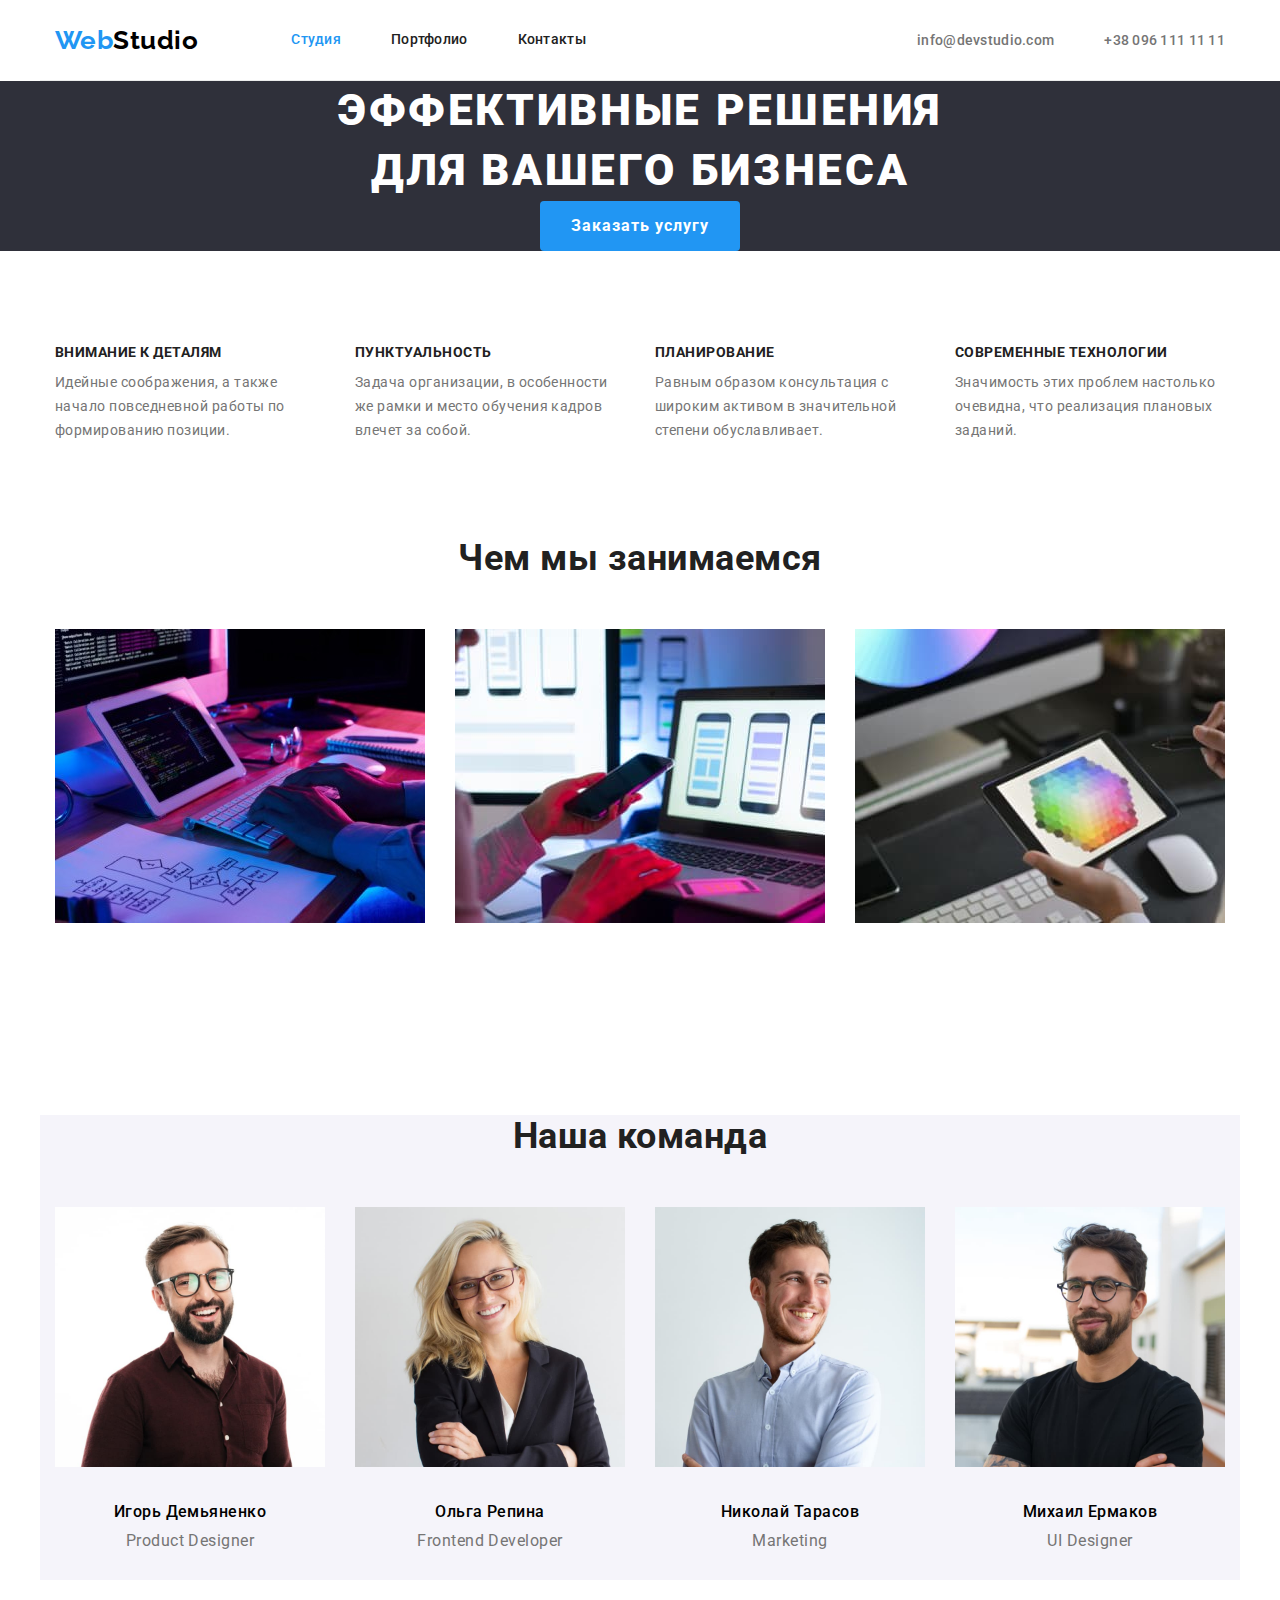
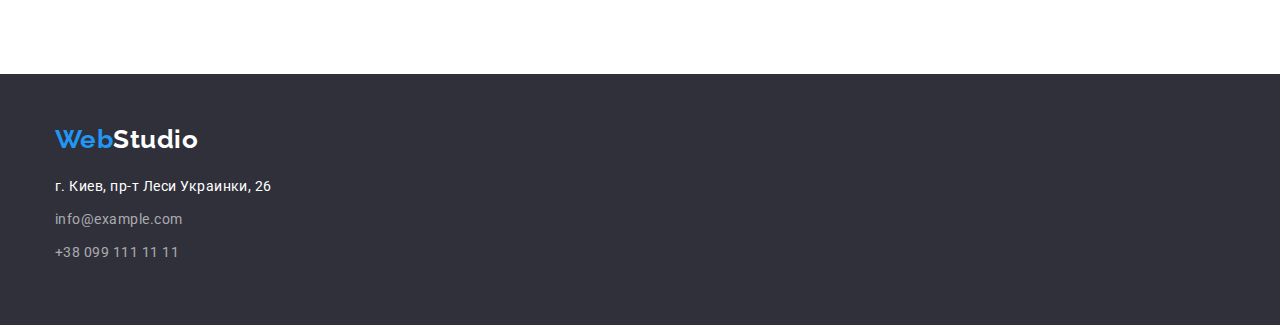
==== commit a2561e5c: "flex all file" ====
--- a/index.html
+++ b/index.html
@@ -49,9 +49,9 @@
         </div>
       </section>
       <!-- Про роботу компанії -->
-      <section class="company">
+      <section class="section">
         <div class="container">
-          <h2>Наши преимущества</h2>
+          <h2 class="visually-hidden">Наши преимущества</h2>
           <ul class="benefits">
             <li class="benefit-item">
               <h3 class="title-section">внимание к деталям</h3>
@@ -102,8 +102,8 @@
         </div>
       </section>
       <!-- Про команду -->
-      <section class="team">
-        <div class="container">
+      <section class="section">
+        <div class="container backcolor">
           <h2 class="title-team">Наша команда</h2>
           <ul class="team-item">
             <li class="team-image">
@@ -132,13 +132,13 @@
     </main>
     <!-- Футер -->
     <footer class="site-footer">
-      <div class="container footer-flex">
-        <a href="./index.html" class="logo link-flex"
+      <div class="container">
+        <a href="./index.html" class="logo link-block"
           ><span class="logo-web">Web</span><span class="footer-studio">Studio</span></a
         >
         <address class="address">
-          <ul class="flex-address">
-            <li class="link-address">
+          <ul>
+            <li>
               <a
                 class="footer-address"
                 href="https://goo.gl/maps/VeayQojqGneW1Sk49"
@@ -147,10 +147,10 @@
                 >г. Киев, пр-т Леси Украинки, 26</a
               >
             </li>
-            <li class="link-address">
+            <li class="footer-link">
               <a class="footer-data" href="mailto:info@example.com">info@example.com</a>
             </li>
-            <li class="link-address">
+            <li class="footer-link">
               <a class="footer-data" href="tel:+380991111111">+38 099 111 11 11</a>
             </li>
           </ul>
--- a/css/styles.css
+++ b/css/styles.css
@@ -34,8 +34,8 @@
     padding-right: 15px;
     padding-left: 15px;
 
-    background-color: aquamarine;
-    outline: 2px solid salmon;
+    
+  
 }
 
 /* HEDER */
@@ -169,10 +169,27 @@
 }
 /* about company */
 
+.section {
+    padding-top: 94px;
+        padding-bottom: 94px;
+}
+
+.visually-hidden {
+    position: absolute;
+    width: 1px;
+    height: 1px;
+    margin: -1px;
+    border: 0;
+    padding: 0;
+
+    white-space: nowrap;
+    clip-path: inset(100%);
+    clip: rect(0 0 0 0);
+    overflow: hidden;
+}
+
 .benefits {
     display: flex;
-    padding-top: 94px;
-    padding-bottom: 94px;
     width: calc((100%-90px) / 4);
 
 }
@@ -229,13 +246,13 @@
         margin-bottom: 50px;
 }
 /* TEAM */
-.team {
+.backcolor {
     background-color: #F5F4FA;
 
+
 }
 .title-team {
 
-        padding-top: 94px;
 
     color: var(--primary-text-color);
 
@@ -254,7 +271,6 @@
 
 .team-image {
 
-        padding-bottom: 94px;
         width: calc((100%-90px) / 4);
         margin-right: 30px;
 }
@@ -281,7 +297,14 @@
 
             margin-bottom: 30px;
 }
-/* footer */
+/* --FOOTER-- */
+
+.site-footer {
+    background-color: #2F303A;
+}
+.footer-studio {
+    color: #FFFFFF;
+}
 
 .footer-flex {
 
@@ -290,26 +313,16 @@
       margin-right: auto;
       flex-direction: column;
 }
-.link-flex {
-    display: flex;
+.link-block {
+    display: block;
+    padding-top: 50px;
     margin-right: auto;
     margin-bottom: 20px;
 }
 
-.site-footer {
-    background-color: #2F303A;
-}
-.footer-studio {
-    color: #FFFFFF;
-}
 
 .address {
     font-family: Roboto, sans-serif;
-}
-.flex-address {
-    display: flex;
-    flex-direction: column;
-    margin-right: auto;
     padding-bottom: 60px;
 }
 
@@ -318,7 +331,6 @@
         display: block;        
     color: #FFFFFF;
 
-
         font-weight: 400;
         font-size: 14px;
         line-height: 1.71;
@@ -326,14 +338,13 @@
 
 }
 
-.link-address:not(:last-child) {
-    margin-bottom: 9px;
+.footer-link {
+    margin-top: 9px;
 }
 
 .footer-data {
 
         display: block;
-        margin-top: 9px;
     color: rgba(255, 255, 255, 0.6);
 
         font-weight: 400;
@@ -348,8 +359,26 @@
     color: var(--bg-hover-logo);
 }
 
-/* second page */
+/* SECOND page */
 /* section button */
+
+.btn-flex {
+    display: flex;
+    margin-left: auto;
+    margin-right: auto;
+    justify-content: center;
+}
+
+.btn-flex-element {
+
+    margin-right: 8px;
+    margin-bottom: 50px;
+}
+
+.btn-flex-element:last-child {
+    margin-right: 0px;
+}
+
 .btn {background-color: rgba(245, 244, 250, 1);
 color: var(--primary-text-color);
 border: none;
@@ -363,6 +392,7 @@
 
     border-radius: 4px;
 
+    padding: 0px;
 }
 
 .btn:hover,
@@ -371,11 +401,42 @@
     color: rgba(255, 255, 255, 1);
 }
 
+.flex-container {
+    display: flex;
+    margin-right: auto;
+    margin-left: auto;
+    flex-wrap: wrap;
+}
+
+.flex-element {
+    width: 370px;
+    margin-right: 30px;
+    margin-bottom: 30px;
+    
+
+}
+.flex-element:nth-child(3n) {
+    margin-right: 0px;
+}
+.flex-element:nth-last-child(-n + 3) {
+    margin-bottom: 0px;
+}
+
 
 /* section portfolio */
+.img {
+    display: block;
+}
+.imeges {
+
+    border: 1px solid #EEEEEE;
+}
+
 .title-portfolio {
+        
+        margin-top: 20px;
+
     color: var(--primary-text-color);
-
 
         font-weight: 700;
         font-size: 18px;
@@ -383,6 +444,8 @@
         letter-spacing: 0.06em;
 }
 .page-portfolio {
+    
+        margin-top: 4px;
     color: var(--secondary-text-color);
 
         font-weight: 400;
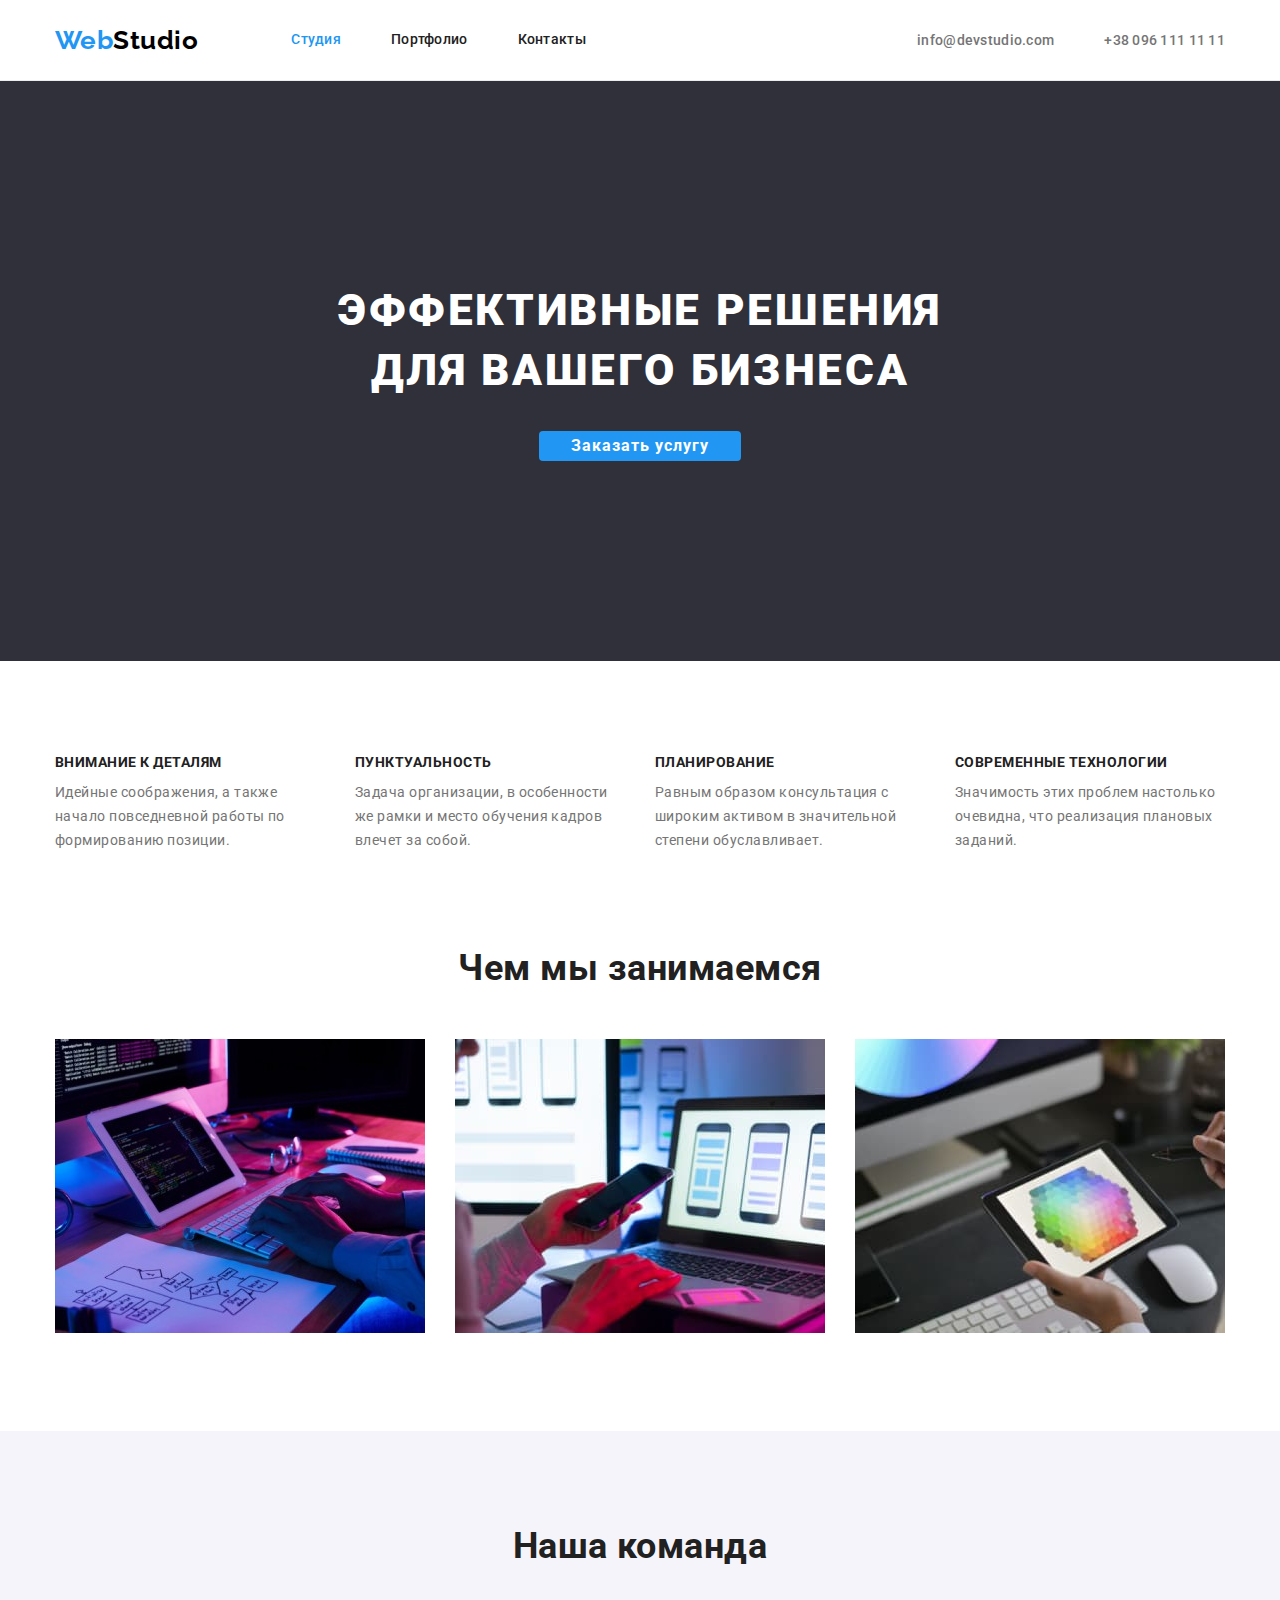
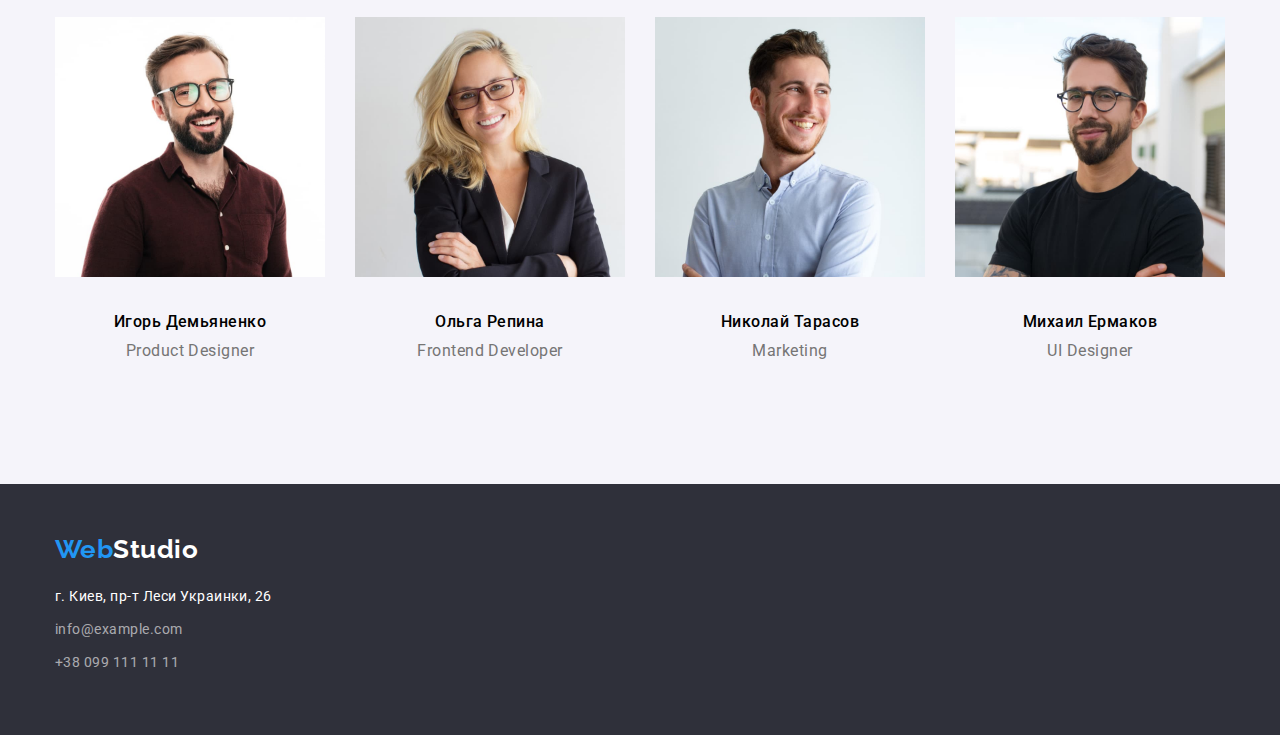
==== commit 8406ab47: "fixed file" ====
--- a/index.html
+++ b/index.html
@@ -45,7 +45,9 @@
       <section class="hyro">
         <div class="container">
           <h1 class="hyro-text">Эффективные решения для вашего бизнеса</h1>
-          <button type="button" class="hyro-button">Заказать услугу</button>
+          <button type="button" class="hyro-button">
+            <span class="hyro-element">Заказать услугу</span>
+          </button>
         </div>
       </section>
       <!-- Про роботу компанії -->
@@ -81,7 +83,7 @@
         </div>
       </section>
       <!-- Наша работа -->
-      <section>
+      <section class="work-section">
         <div class="container">
           <h2 class="work">Чем мы занимаемся</h2>
           <ul class="work-item">
@@ -102,29 +104,37 @@
         </div>
       </section>
       <!-- Про команду -->
-      <section class="section">
-        <div class="container backcolor">
+      <section class="section backcolor">
+        <div class="container">
           <h2 class="title-team">Наша команда</h2>
           <ul class="team-item">
             <li class="team-image">
               <img src="./images/igor.jpg" alt="Product Designer" width="270" />
-              <h3 class="title-name">Игорь Демьяненко</h3>
-              <p class="text-team">Product Designer</p>
+              <div class="inform-team">
+                <h3 class="title-name">Игорь Демьяненко</h3>
+                <p class="text-team">Product Designer</p>
+              </div>
             </li>
             <li class="team-image">
               <img src="./images/olga.jpg" alt="Frontend Developer" width="270" />
-              <h3 class="title-name">Ольга Репина</h3>
-              <p class="text-team">Frontend Developer</p>
+              <div class="inform-team">
+                <h3 class="title-name">Ольга Репина</h3>
+                <p class="text-team">Frontend Developer</p>
+              </div>
             </li>
             <li class="team-image">
               <img src="./images/nikolay.jpg" alt="Marketing" width="270" />
-              <h3 class="title-name">Николай Тарасов</h3>
-              <p class="text-team">Marketing</p>
+              <div class="inform-team">
+                <h3 class="title-name">Николай Тарасов</h3>
+                <p class="text-team">Marketing</p>
+              </div>
             </li>
             <li class="team-image">
               <img src="./images/misha.jpg" alt="UI Designer" width="270" />
-              <h3 class="title-name">Михаил Ермаков</h3>
-              <p class="text-team">UI Designer</p>
+              <div class="inform-team">
+                <h3 class="title-name">Михаил Ермаков</h3>
+                <p class="text-team">UI Designer</p>
+              </div>
             </li>
           </ul>
         </div>
--- a/css/styles.css
+++ b/css/styles.css
@@ -42,7 +42,7 @@
 
 
 /* Main-heder */
-.container.main-heder {
+.site-heder {
     border-bottom: 1px solid #ECECEC;
 }
 .main-heder,
@@ -131,6 +131,8 @@
 .hyro {
     background-color: #2F303A;
     text-align: center;
+    padding-top: 200px;
+    padding-bottom: 200px;
 }
 
 .hyro-text {
@@ -147,6 +149,7 @@
         height: 120px;
         margin-right: auto;
         margin-left: auto;
+        margin-bottom: 30px;
 
 }
 .hyro-button {
@@ -161,12 +164,18 @@
         letter-spacing: 0.06em;
         font-family: inherit;
 
-    width: 200px;
-    height: 50px;
+    min-width: 200px;
+    max-height: 50px;
     border-radius: 4px;
-
+    padding: 0px;
   
 }
+
+.hyro-element { 
+    padding: 10px 32px;
+    width: 136px;
+}
+
 /* about company */
 
 .section {
@@ -221,10 +230,12 @@
         line-height: 1.71;
 }
 /* work */
-
+.work-section { 
+    padding-bottom: 94px;
+}
 .work-item {
     display: flex;
-    padding-bottom: 94px;
+    
     
 }
 .work-image {
@@ -276,6 +287,11 @@
 }
 .team-image:last-child {
     margin-right: 0;
+}
+
+.inform-team {
+    padding-top: 30px;
+    padding-bottom: 30px;
 }
 
 .title-name {
@@ -284,7 +300,6 @@
         font-size: 16px;
         line-height: 1.19;
         text-align: center;
-        margin-top: 30px;
         margin-bottom: 10px;
 }
 .text-team {
@@ -295,27 +310,21 @@
             line-height: 1.19;
             text-align: center;
 
-            margin-bottom: 30px;
 }
 /* --FOOTER-- */
 
 .site-footer {
     background-color: #2F303A;
+    padding-top: 50px;
+    padding-bottom: 60px;
 }
 .footer-studio {
     color: #FFFFFF;
 }
 
-.footer-flex {
-
-display: flex;
-padding-top: 60px;
-      margin-right: auto;
-      flex-direction: column;
-}
+
 .link-block {
     display: block;
-    padding-top: 50px;
     margin-right: auto;
     margin-bottom: 20px;
 }
@@ -323,7 +332,7 @@
 
 .address {
     font-family: Roboto, sans-serif;
-    padding-bottom: 60px;
+    
 }
 
 .footer-address {
@@ -367,12 +376,13 @@
     margin-left: auto;
     margin-right: auto;
     justify-content: center;
+    margin-bottom: 50px;
 }
 
 .btn-flex-element {
 
     margin-right: 8px;
-    margin-bottom: 50px;
+    
 }
 
 .btn-flex-element:last-child {
@@ -395,6 +405,11 @@
     padding: 0px;
 }
 
+.btn-element {
+    display: block;
+    padding: 6px 22px;
+}
+
 .btn:hover,
 .btn:focus {
     background-color: var(--bg-hover-logo);
@@ -428,13 +443,11 @@
     display: block;
 }
 .imeges {
-
+    padding: 20px;
     border: 1px solid #EEEEEE;
 }
 
 .title-portfolio {
-        
-        margin-top: 20px;
 
     color: var(--primary-text-color);
 
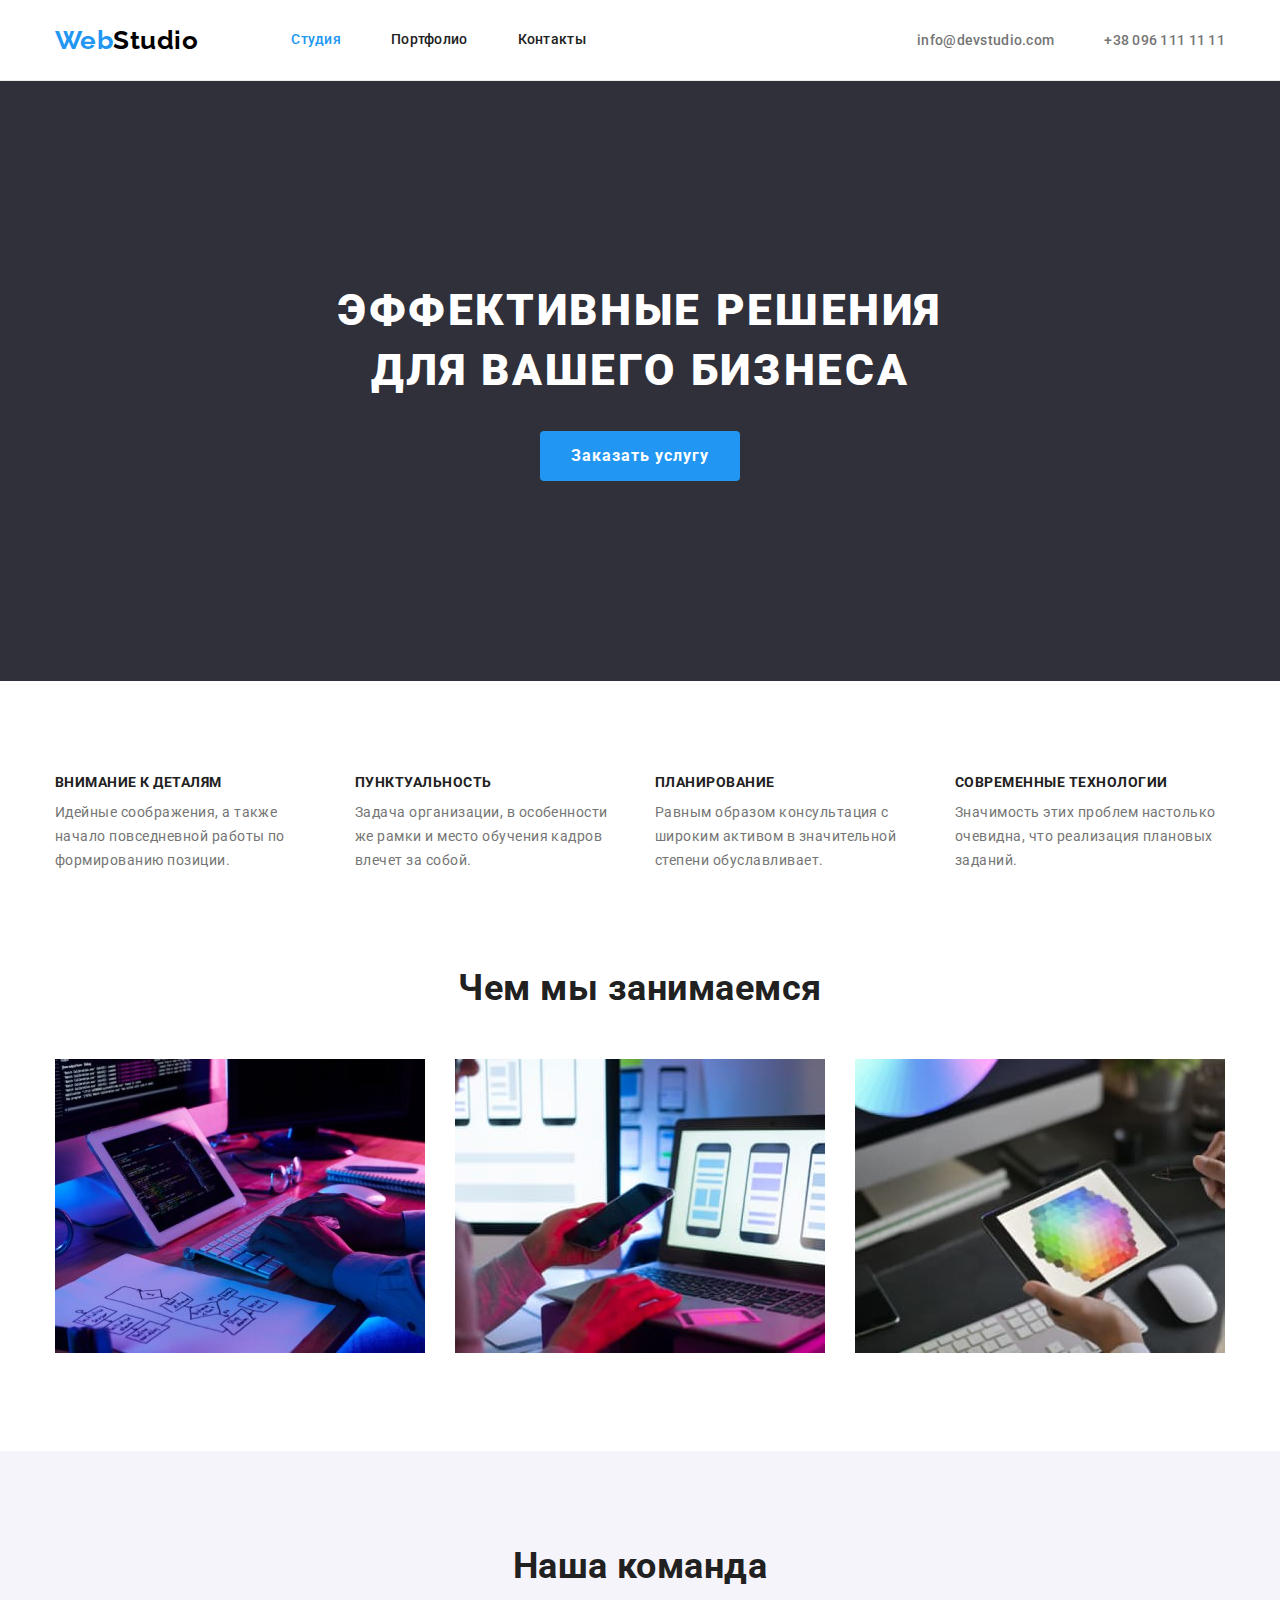
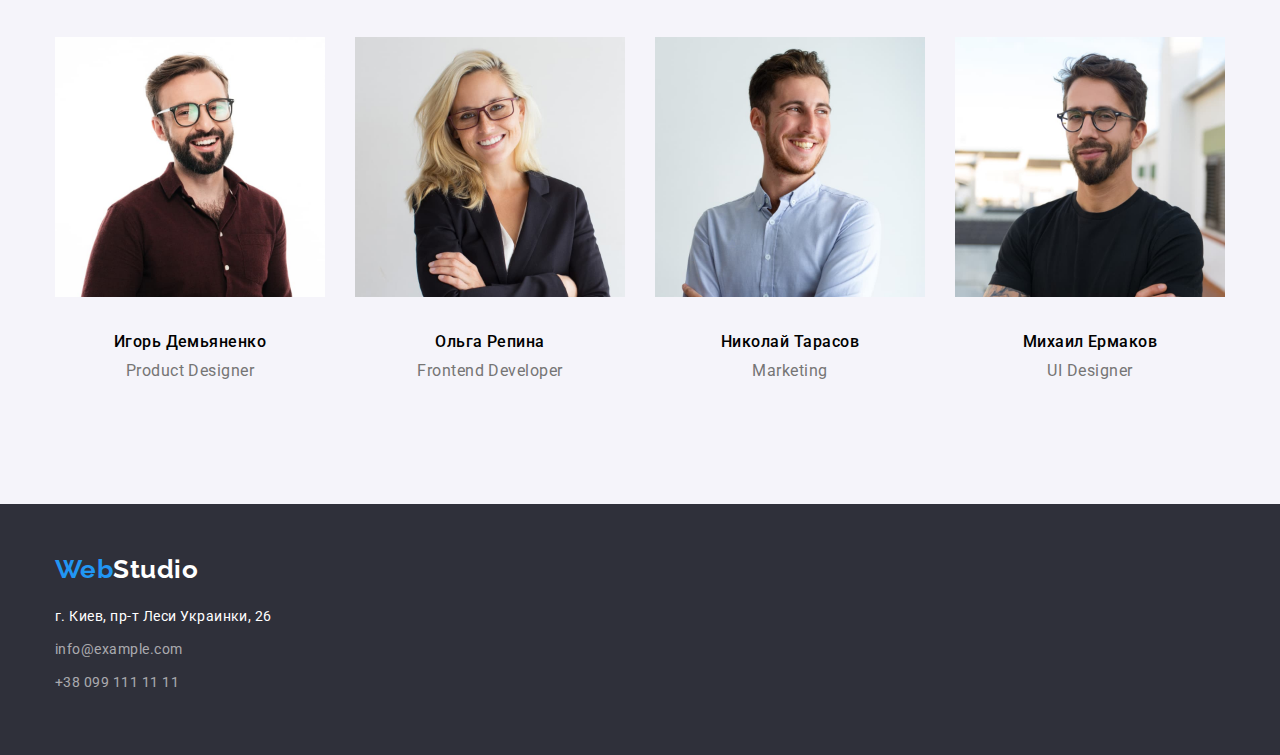
==== commit 70d13a0d: "final fixed" ====
--- a/index.html
+++ b/index.html
@@ -45,9 +45,7 @@
       <section class="hyro">
         <div class="container">
           <h1 class="hyro-text">Эффективные решения для вашего бизнеса</h1>
-          <button type="button" class="hyro-button">
-            <span class="hyro-element">Заказать услугу</span>
-          </button>
+          <button type="button" class="hyro-button">Заказать услугу</button>
         </div>
       </section>
       <!-- Про роботу компанії -->
--- a/css/styles.css
+++ b/css/styles.css
@@ -165,15 +165,10 @@
         font-family: inherit;
 
     min-width: 200px;
-    max-height: 50px;
+    height: 50px;
     border-radius: 4px;
     padding: 0px;
   
-}
-
-.hyro-element { 
-    padding: 10px 32px;
-    width: 136px;
 }
 
 /* about company */
